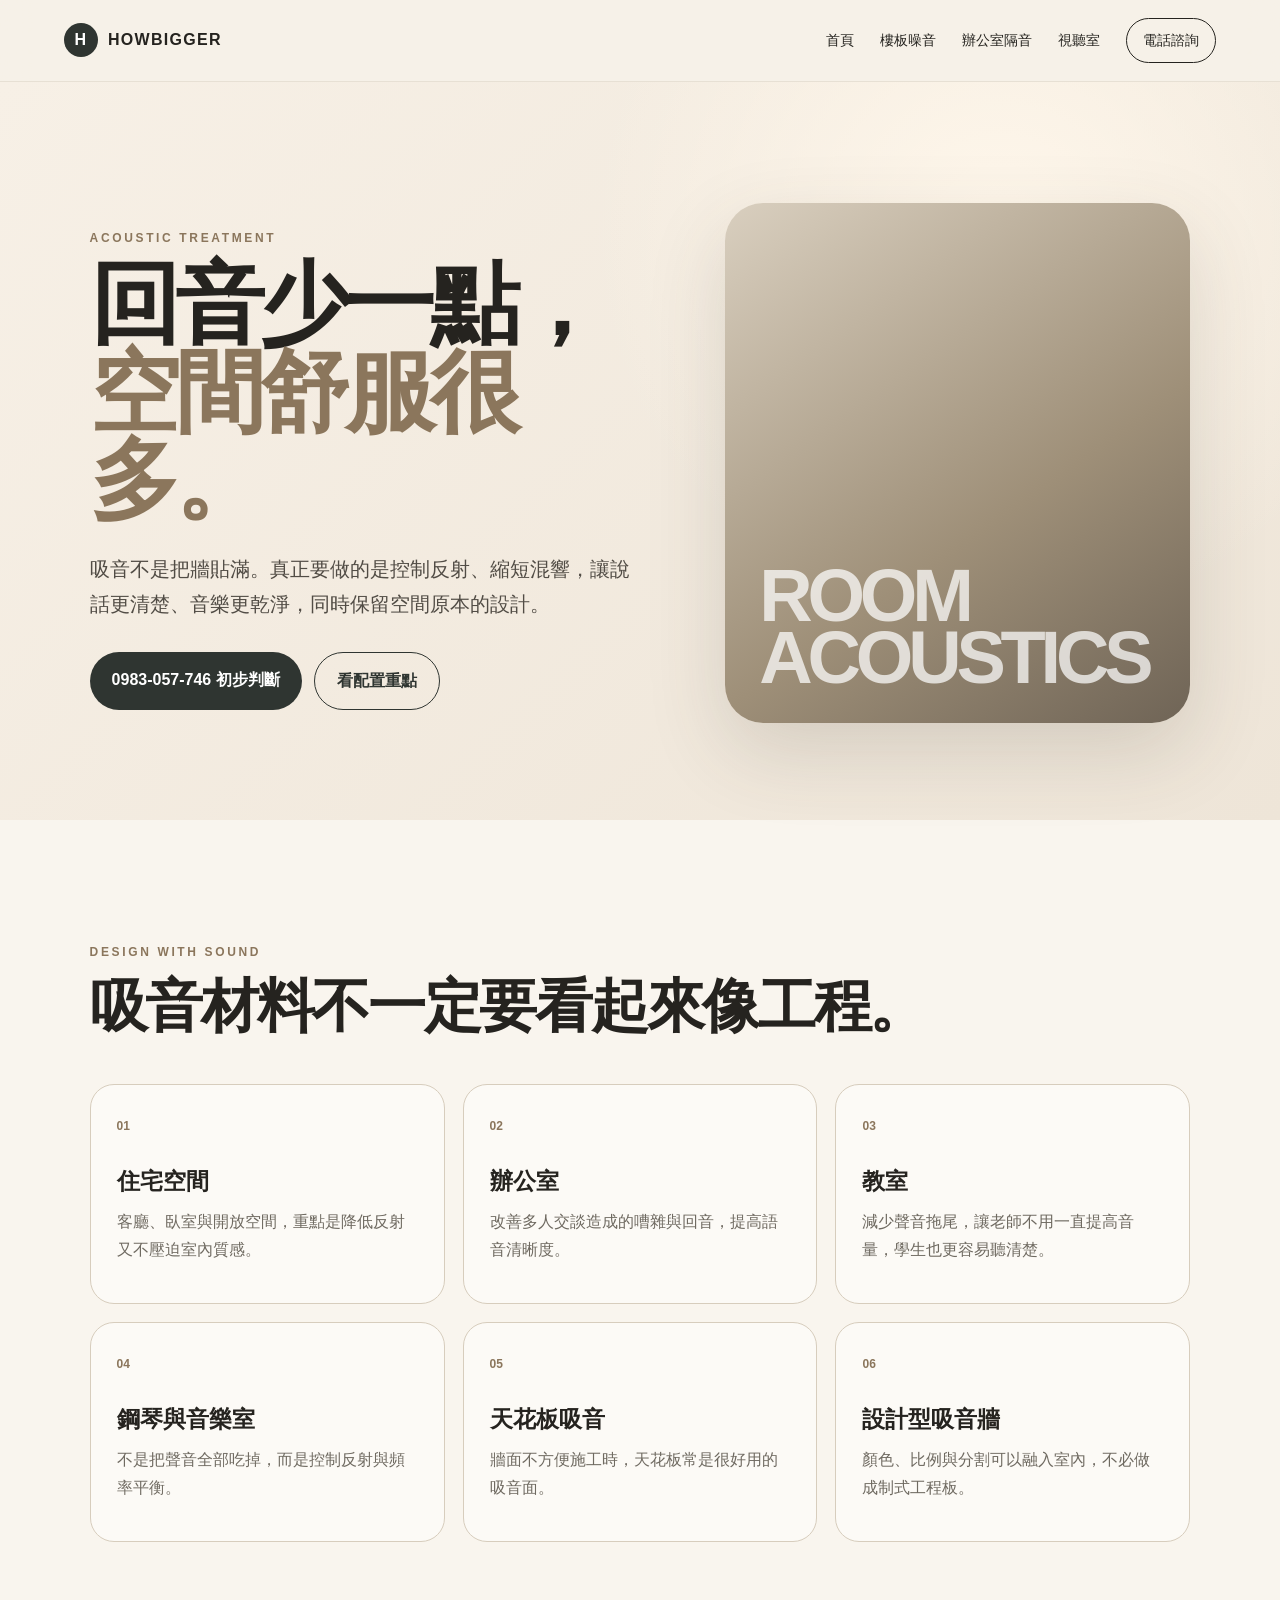
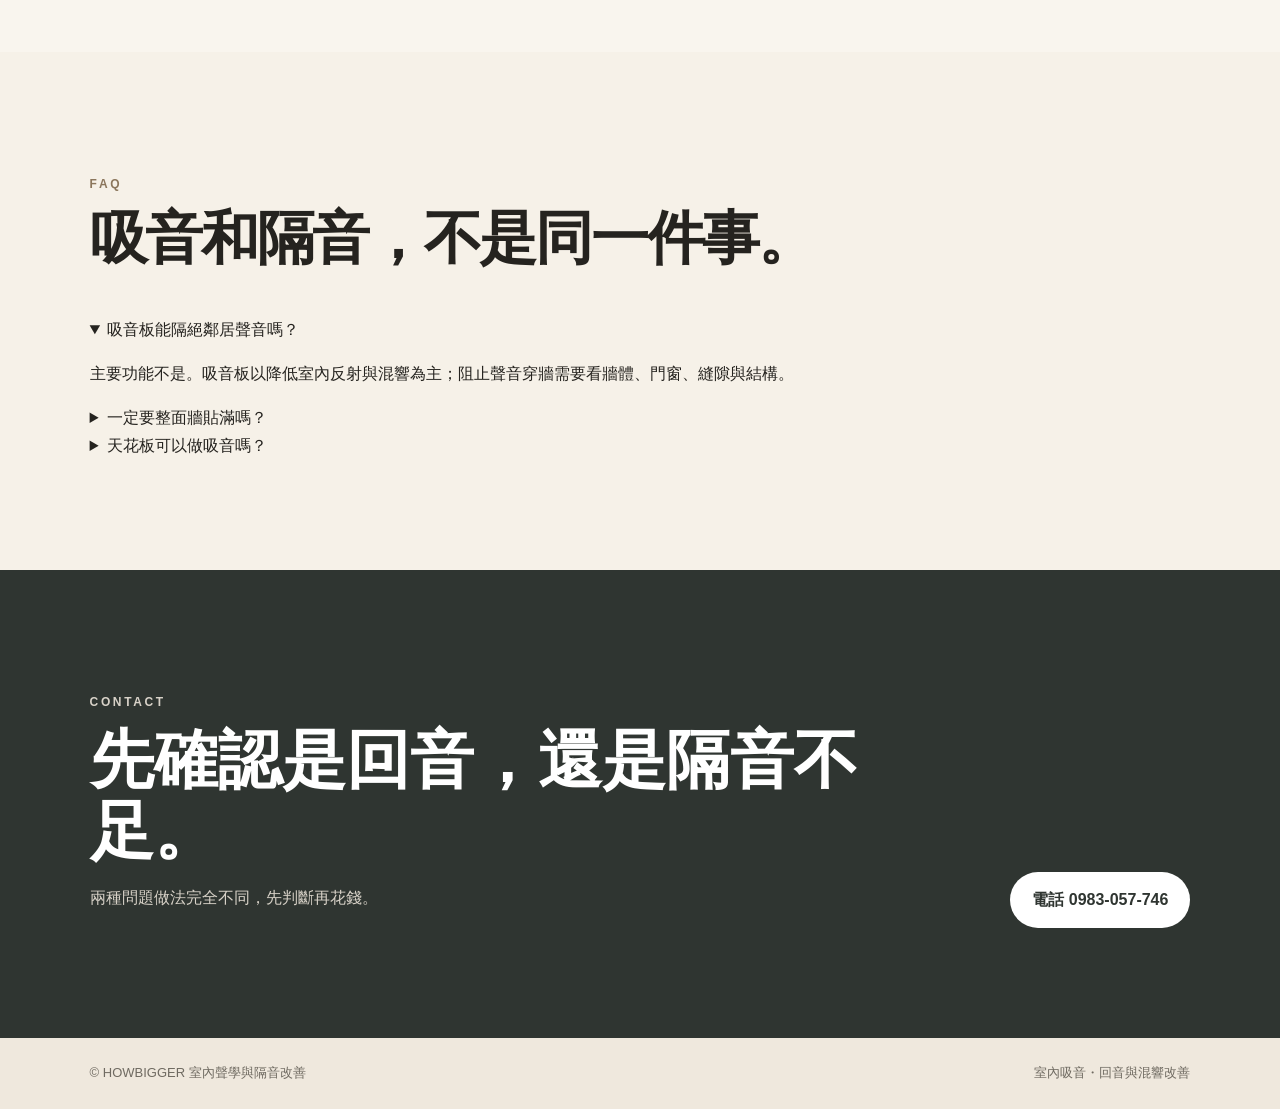
==== acoustic-treatment.html @ 9f064aed "Add acoustic treatment service page" ====
<!doctype html><html lang="zh-Hant"><head><meta charset="utf-8"><meta name="viewport" content="width=device-width,initial-scale=1"><title>室內吸音與回音改善｜住宅、教室、鋼琴室、辦公室聲學｜HowBigger</title><meta name="description" content="住宅、教室、辦公室、鋼琴室與商業空間的室內吸音、回音與混響改善。依空間用途配置牆面與天花板吸音，不讓聲學材料破壞設計感。"><link rel="canonical" href="https://howbigger.com/acoustic-treatment.html"><link rel="stylesheet" href="styles.css"><script type="application/ld+json">{"@context":"https://schema.org","@type":"Service","name":"室內吸音與混響改善","provider":{"@type":"ProfessionalService","name":"HowBigger 室內聲學與隔音改善","telephone":"+886-983-057-746"},"areaServed":["桃園市","台北市","新北市","台灣"]}</script></head><body><header class="site-header"><a class="brand" href="/"><span class="brand-mark">H</span><span>HOWBIGGER</span></a><nav><a href="/">首頁</a><a href="floor-impact-noise.html">樓板噪音</a><a href="office-soundproofing.html">辦公室隔音</a><a href="home-theater-acoustics.html">視聽室</a><a class="nav-cta" href="tel:0983057746">電話諮詢</a></nav></header><main><section class="hero"><div class="hero-copy"><p class="eyebrow">ACOUSTIC TREATMENT</p><h1>回音少一點，<br><em>空間舒服很多。</em></h1><p class="lead">吸音不是把牆貼滿。真正要做的是控制反射、縮短混響，讓說話更清楚、音樂更乾淨，同時保留空間原本的設計。</p><div class="actions"><a class="btn primary" href="tel:0983057746">0983-057-746 初步判斷</a><a class="btn secondary" href="#method">看配置重點</a></div></div><div class="hero-visual"><div class="visual-main"><span>ROOM<br>ACOUSTICS</span></div></div></section><section id="method" class="section soft"><div class="section-head"><p class="eyebrow">DESIGN WITH SOUND</p><h2>吸音材料不一定要看起來像工程。</h2></div><div class="grid six"><article class="card"><span>01</span><h3>住宅空間</h3><p>客廳、臥室與開放空間，重點是降低反射又不壓迫室內質感。</p></article><article class="card"><span>02</span><h3>辦公室</h3><p>改善多人交談造成的嘈雜與回音，提高語音清晰度。</p></article><article class="card"><span>03</span><h3>教室</h3><p>減少聲音拖尾，讓老師不用一直提高音量，學生也更容易聽清楚。</p></article><article class="card"><span>04</span><h3>鋼琴與音樂室</h3><p>不是把聲音全部吃掉，而是控制反射與頻率平衡。</p></article><article class="card"><span>05</span><h3>天花板吸音</h3><p>牆面不方便施工時，天花板常是很好用的吸音面。</p></article><article class="card"><span>06</span><h3>設計型吸音牆</h3><p>顏色、比例與分割可以融入室內，不必做成制式工程板。</p></article></div></section><section class="section"><div class="section-head"><p class="eyebrow">FAQ</p><h2>吸音和隔音，不是同一件事。</h2></div><details open><summary>吸音板能隔絕鄰居聲音嗎？</summary><p>主要功能不是。吸音板以降低室內反射與混響為主；阻止聲音穿牆需要看牆體、門窗、縫隙與結構。</p></details><details><summary>一定要整面牆貼滿嗎？</summary><p>不一定。有效位置與面積配置比單純貼滿更重要，還要考慮空間用途與視覺需求。</p></details><details><summary>天花板可以做吸音嗎？</summary><p>可以，而且在牆面需要保留裝潢時，天花板常是很有效的配置位置。</p></details></section><section class="section contact"><div><p class="eyebrow">CONTACT</p><h2>先確認是回音，還是隔音不足。</h2><p>兩種問題做法完全不同，先判斷再花錢。</p></div><div class="contact-actions"><a class="btn primary" href="tel:0983057746">電話 0983-057-746</a></div></section></main><footer><span>© HOWBIGGER 室內聲學與隔音改善</span><span>室內吸音・回音與混響改善</span></footer></body></html>
---- styles.css ----
:root{--ink:#25231f;--muted:#6f6a61;--paper:#f6f1e8;--paper2:#ebe3d6;--accent:#8b765c;--dark:#2f3531;--line:#d7cdbd;--white:#fffaf3}*{box-sizing:border-box}html{scroll-behavior:smooth}body{margin:0;font-family:Inter,"Noto Sans TC","PingFang TC","Microsoft JhengHei",sans-serif;background:var(--paper);color:var(--ink);line-height:1.75}.site-header{position:sticky;top:0;z-index:30;display:flex;align-items:center;justify-content:space-between;padding:18px 5vw;background:rgba(246,241,232,.92);backdrop-filter:blur(16px);border-bottom:1px solid rgba(139,118,92,.14)}.brand{display:flex;gap:10px;align-items:center;color:var(--ink);text-decoration:none;font-weight:800;letter-spacing:.08em}.brand-mark{width:34px;height:34px;border-radius:50%;display:grid;place-items:center;background:var(--dark);color:#fff}nav{display:flex;align-items:center;gap:26px}nav a{color:var(--ink);text-decoration:none;font-size:14px}.nav-cta{padding:9px 16px;border:1px solid var(--ink);border-radius:999px}.hero{min-height:82vh;display:grid;grid-template-columns:1.08fr .92fr;gap:7vw;align-items:center;padding:8vw 7vw 6vw;background:radial-gradient(circle at 78% 20%,#fff7eb 0,transparent 35%),linear-gradient(135deg,#f7f0e6,#eee5d8)}.hero h1{font-size:clamp(52px,7vw,104px);line-height:.98;margin:10px 0 28px;font-weight:650;letter-spacing:-.055em}.hero h1 em{font-style:normal;color:var(--accent)}.eyebrow{font-size:12px;letter-spacing:.22em;font-weight:800;color:var(--accent)}.lead{max-width:690px;font-size:20px;color:#514c45}.actions,.contact-actions{display:flex;gap:12px;flex-wrap:wrap;margin-top:30px}.btn{display:inline-block;text-decoration:none;border-radius:999px;padding:14px 22px;font-weight:700}.primary{background:var(--dark);color:white}.secondary{border:1px solid var(--dark);color:var(--dark);background:transparent}.hero-tags{display:flex;gap:10px;flex-wrap:wrap;margin-top:28px}.hero-tags span{font-size:13px;padding:8px 12px;border-radius:999px;background:rgba(255,255,255,.5);border:1px solid rgba(139,118,92,.2)}.hero-visual{position:relative;min-height:520px}.visual-main{height:100%;min-height:520px;border-radius:38px;background:linear-gradient(145deg,#d9cfbf,#9e8f78 60%,#6f6456);display:flex;align-items:flex-end;padding:34px;box-shadow:0 28px 80px rgba(70,60,50,.16)}.visual-main span{font-size:74px;line-height:.84;letter-spacing:-.07em;color:rgba(255,255,255,.72);font-weight:900}.visual-note{position:absolute;right:-28px;bottom:36px;max-width:270px;padding:20px 22px;border-radius:22px;background:#fffaf3;box-shadow:0 18px 50px rgba(50,45,40,.14);font-size:14px}.intro-strip{padding:44px 7vw;background:var(--dark);color:#fff;display:flex;align-items:center;justify-content:space-between;gap:40px}.intro-strip p{margin:0;color:#cabfae}.intro-strip h2{margin:0;font-size:clamp(24px,3vw,42px);font-weight:400}.section{padding:110px 7vw}.soft{background:#f9f5ee}.warm{background:#e9dfd0}.section-head{max-width:850px;margin-bottom:46px}.section-head h2{font-size:clamp(34px,4.5vw,64px);line-height:1.1;letter-spacing:-.04em;margin:6px 0 14px}.split-head{max-width:none;display:grid;grid-template-columns:1fr .65fr;gap:70px;align-items:end}.grid{display:grid;gap:18px}.six{grid-template-columns:repeat(3,1fr)}.card{padding:26px;border:1px solid var(--line);border-radius:24px;background:rgba(255,255,255,.45);min-height:220px}.card span{font-size:12px;color:var(--accent);font-weight:800}.card h3{font-size:23px;line-height:1.25;margin:28px 0 12px}.card p{color:var(--muted);margin:0}.service-feature{display:grid;grid-template-columns:repeat(2,1fr);gap:22px}.service-large{padding:34px;border-radius:30px;background:#fffaf3;border:1px solid var(--line);min-height:310px}.service-large .number{font-size:13px;letter-spacing:.18em;color:var(--accent)}.service-large h3{font-size:30px;line-height:1.2;margin:26px 0 16px}.service-large p{color:var(--muted)}.service-large a{display:inline-block;margin-top:22px;color:var(--ink);font-weight:800;text-decoration:none}.case-grid{display:grid;grid-template-columns:1.2fr .8fr .8fr;gap:18px}.case-card{min-height:420px;border-radius:30px;padding:28px;display:flex;align-items:flex-end;overflow:hidden;position:relative;background:#b9aa94}.case-card:before{content:"";position:absolute;inset:0;background:linear-gradient(180deg,transparent 30%,rgba(31,29,25,.72))}.case-card>div{position:relative;color:white}.case-card span{font-size:12px;letter-spacing:.15em}.case-card h3{font-size:28px;line-height:1.2;margin:10px 0 0}.c1{background:linear-gradient(135deg,#d7d0c5,#9e8d78)}.c2{background:linear-gradient(135deg,#9b7358,#4c4036)}.c3{background:linear-gradient(135deg,#555b56,#232825)}.statement{padding:120px 7vw;background:#f4eee5;text-align:center}.statement p{letter-spacing:.3em;font-size:12px;color:var(--accent)}.statement h2{font-size:clamp(42px,6vw,86px);line-height:1.05;margin:10px auto;max-width:1000px;letter-spacing:-.05em}.faq details{border-top:1px solid var(--line);padding:24px 0}.faq details:last-child{border-bottom:1px solid var(--line)}.faq summary{font-weight:800;font-size:20px;cursor:pointer}.faq details p{max-width:760px;color:var(--muted)}.contact{display:grid;grid-template-columns:1fr auto;gap:60px;align-items:end;background:var(--dark);color:#fff}.contact h2{font-size:clamp(38px,5vw,68px);line-height:1.1;margin:6px 0 18px}.contact p{color:#d8d2c8}.contact .primary{background:#fff;color:var(--dark)}.contact .secondary{border-color:#fff;color:#fff}footer{padding:24px 7vw;display:flex;justify-content:space-between;gap:20px;font-size:13px;color:var(--muted);background:#efe8dd}@media(max-width:900px){nav a:not(.nav-cta){display:none}.hero{grid-template-columns:1fr;padding-top:90px}.hero-visual{min-height:360px}.visual-main{min-height:360px}.visual-main span{font-size:50px}.visual-note{right:10px}.split-head{grid-template-columns:1fr;gap:10px}.six,.service-feature,.case-grid{grid-template-columns:1fr}.intro-strip,.contact{grid-template-columns:1fr;display:grid}.section{padding:78px 6vw}.site-header{padding:14px 5vw}.brand{font-size:14px}}
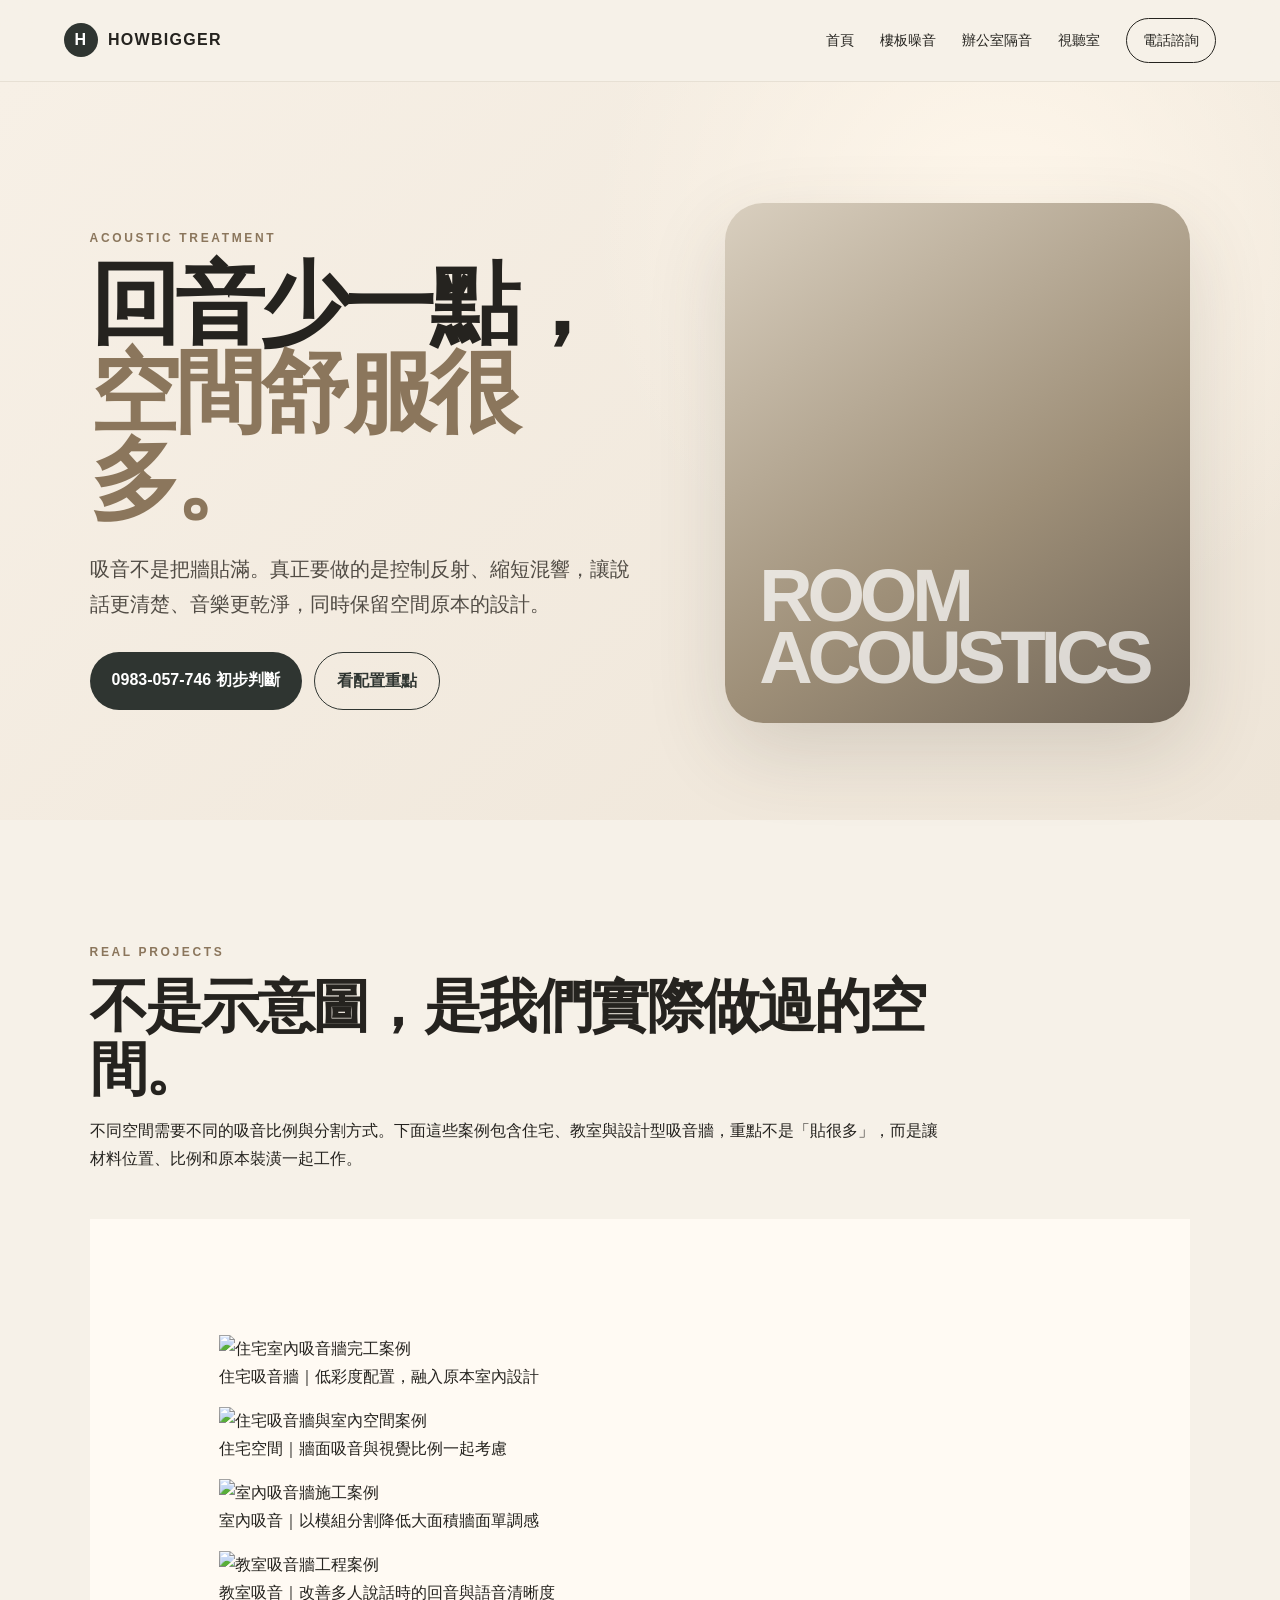
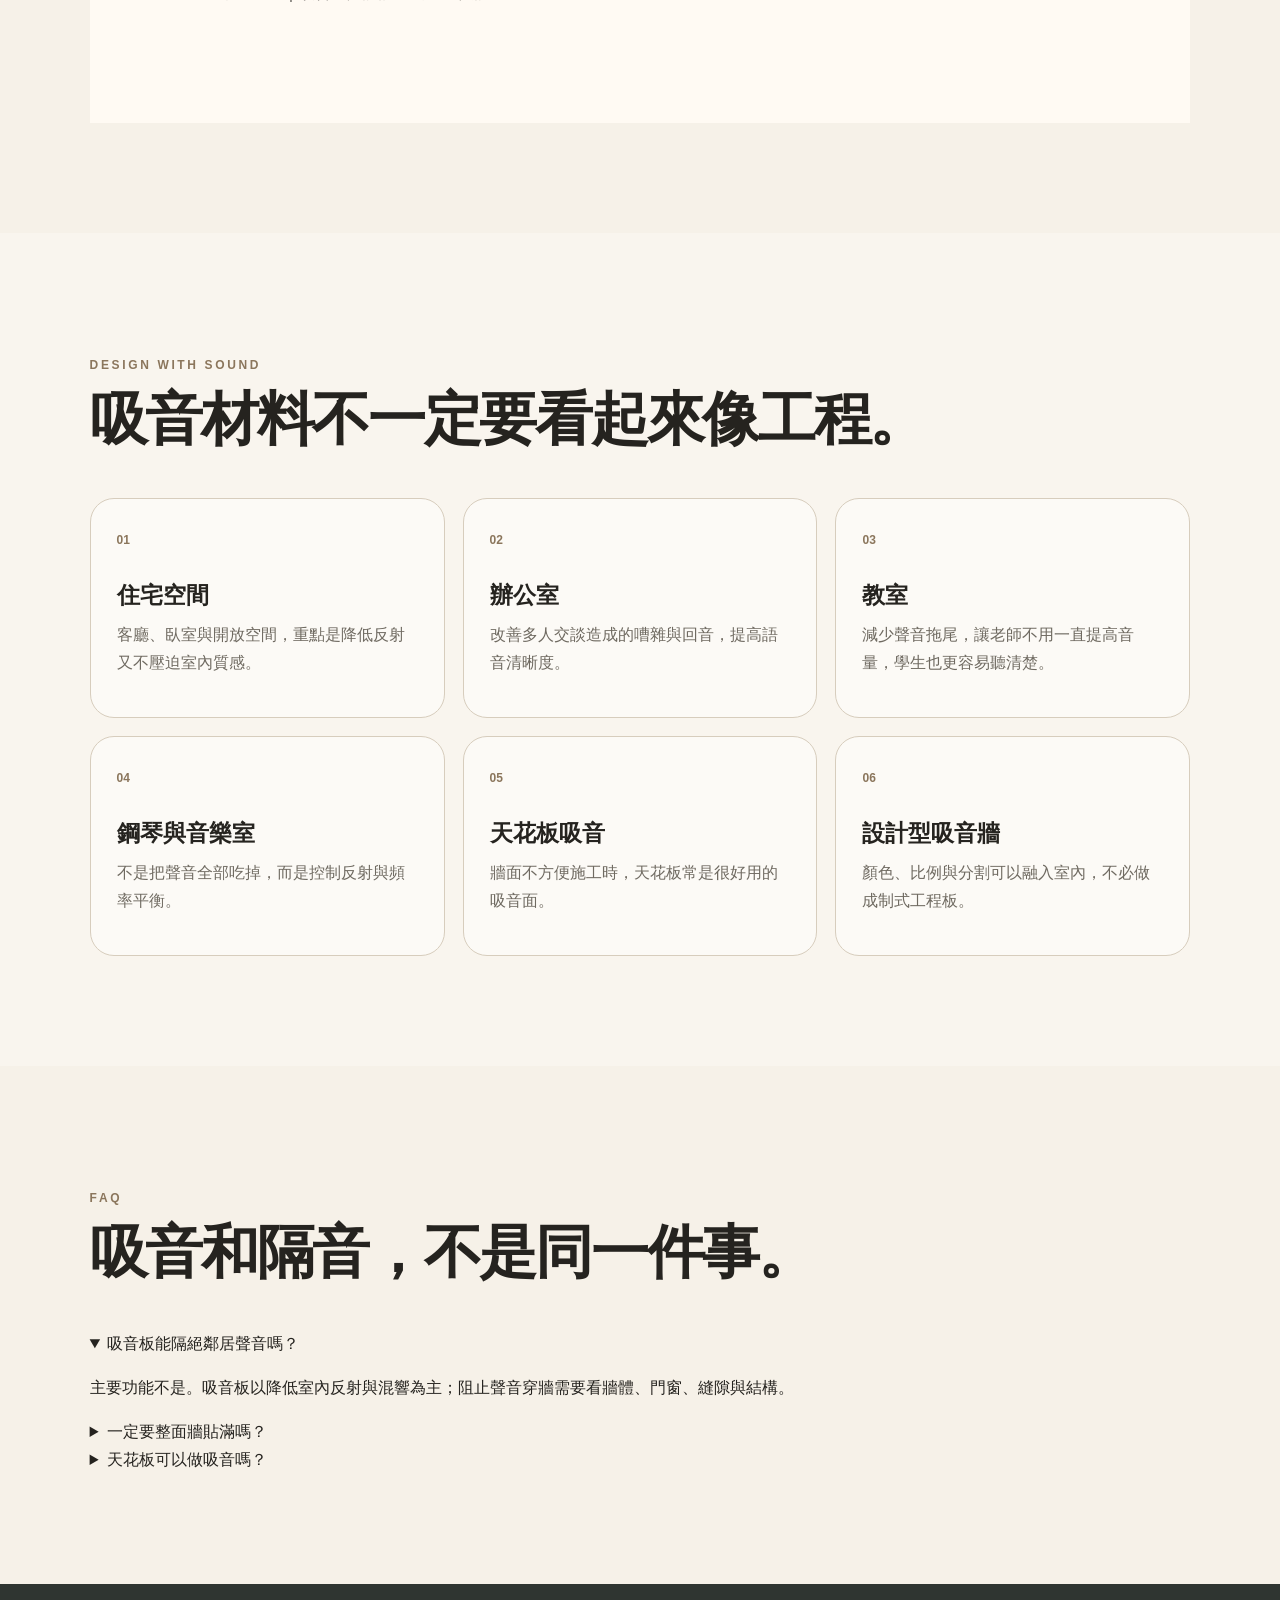
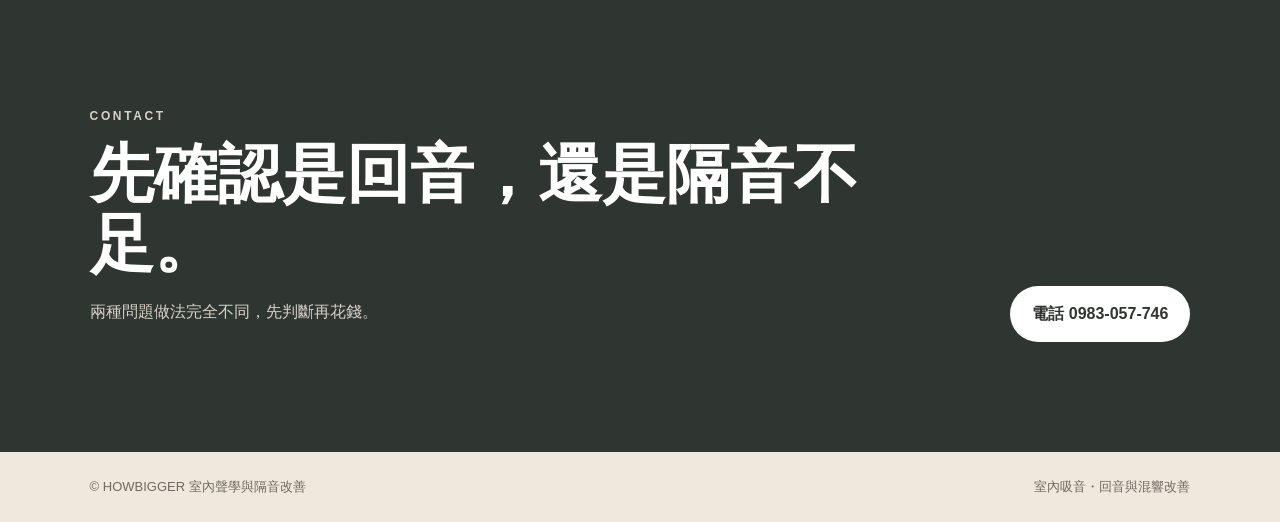
==== commit 9642690f: "Add real acoustic project photos to service page" ====
--- a/acoustic-treatment.html
+++ b/acoustic-treatment.html
@@ -1 +1 @@
-<!doctype html><html lang="zh-Hant"><head><meta charset="utf-8"><meta name="viewport" content="width=device-width,initial-scale=1"><title>室內吸音與回音改善｜住宅、教室、鋼琴室、辦公室聲學｜HowBigger</title><meta name="description" content="住宅、教室、辦公室、鋼琴室與商業空間的室內吸音、回音與混響改善。依空間用途配置牆面與天花板吸音，不讓聲學材料破壞設計感。"><link rel="canonical" href="https://howbigger.com/acoustic-treatment.html"><link rel="stylesheet" href="styles.css"><script type="application/ld+json">{"@context":"https://schema.org","@type":"Service","name":"室內吸音與混響改善","provider":{"@type":"ProfessionalService","name":"HowBigger 室內聲學與隔音改善","telephone":"+886-983-057-746"},"areaServed":["桃園市","台北市","新北市","台灣"]}</script></head><body><header class="site-header"><a class="brand" href="/"><span class="brand-mark">H</span><span>HOWBIGGER</span></a><nav><a href="/">首頁</a><a href="floor-impact-noise.html">樓板噪音</a><a href="office-soundproofing.html">辦公室隔音</a><a href="home-theater-acoustics.html">視聽室</a><a class="nav-cta" href="tel:0983057746">電話諮詢</a></nav></header><main><section class="hero"><div class="hero-copy"><p class="eyebrow">ACOUSTIC TREATMENT</p><h1>回音少一點，<br><em>空間舒服很多。</em></h1><p class="lead">吸音不是把牆貼滿。真正要做的是控制反射、縮短混響，讓說話更清楚、音樂更乾淨，同時保留空間原本的設計。</p><div class="actions"><a class="btn primary" href="tel:0983057746">0983-057-746 初步判斷</a><a class="btn secondary" href="#method">看配置重點</a></div></div><div class="hero-visual"><div class="visual-main"><span>ROOM<br>ACOUSTICS</span></div></div></section><section id="method" class="section soft"><div class="section-head"><p class="eyebrow">DESIGN WITH SOUND</p><h2>吸音材料不一定要看起來像工程。</h2></div><div class="grid six"><article class="card"><span>01</span><h3>住宅空間</h3><p>客廳、臥室與開放空間，重點是降低反射又不壓迫室內質感。</p></article><article class="card"><span>02</span><h3>辦公室</h3><p>改善多人交談造成的嘈雜與回音，提高語音清晰度。</p></article><article class="card"><span>03</span><h3>教室</h3><p>減少聲音拖尾，讓老師不用一直提高音量，學生也更容易聽清楚。</p></article><article class="card"><span>04</span><h3>鋼琴與音樂室</h3><p>不是把聲音全部吃掉，而是控制反射與頻率平衡。</p></article><article class="card"><span>05</span><h3>天花板吸音</h3><p>牆面不方便施工時，天花板常是很好用的吸音面。</p></article><article class="card"><span>06</span><h3>設計型吸音牆</h3><p>顏色、比例與分割可以融入室內，不必做成制式工程板。</p></article></div></section><section class="section"><div class="section-head"><p class="eyebrow">FAQ</p><h2>吸音和隔音，不是同一件事。</h2></div><details open><summary>吸音板能隔絕鄰居聲音嗎？</summary><p>主要功能不是。吸音板以降低室內反射與混響為主；阻止聲音穿牆需要看牆體、門窗、縫隙與結構。</p></details><details><summary>一定要整面牆貼滿嗎？</summary><p>不一定。有效位置與面積配置比單純貼滿更重要，還要考慮空間用途與視覺需求。</p></details><details><summary>天花板可以做吸音嗎？</summary><p>可以，而且在牆面需要保留裝潢時，天花板常是很有效的配置位置。</p></details></section><section class="section contact"><div><p class="eyebrow">CONTACT</p><h2>先確認是回音，還是隔音不足。</h2><p>兩種問題做法完全不同，先判斷再花錢。</p></div><div class="contact-actions"><a class="btn primary" href="tel:0983057746">電話 0983-057-746</a></div></section></main><footer><span>© HOWBIGGER 室內聲學與隔音改善</span><span>室內吸音・回音與混響改善</span></footer></body></html>+<!doctype html><html lang="zh-Hant"><head><meta charset="utf-8"><meta name="viewport" content="width=device-width,initial-scale=1"><title>室內吸音與回音改善｜住宅、教室、鋼琴室、辦公室聲學｜HowBigger</title><meta name="description" content="住宅、教室、辦公室、鋼琴室與商業空間的室內吸音、回音與混響改善。依空間用途配置牆面與天花板吸音，不讓聲學材料破壞設計感。"><link rel="canonical" href="https://howbigger.com/acoustic-treatment.html"><link rel="stylesheet" href="styles.css"><script type="application/ld+json">{"@context":"https://schema.org","@type":"Service","name":"室內吸音與混響改善","provider":{"@type":"ProfessionalService","name":"HowBigger 室內聲學與隔音改善","telephone":"+886-983-057-746"},"areaServed":["桃園市","台北市","新北市","台灣"]}</script></head><body><header class="site-header"><a class="brand" href="/"><span class="brand-mark">H</span><span>HOWBIGGER</span></a><nav><a href="/">首頁</a><a href="floor-impact-noise.html">樓板噪音</a><a href="office-soundproofing.html">辦公室隔音</a><a href="home-theater-acoustics.html">視聽室</a><a class="nav-cta" href="tel:0983057746">電話諮詢</a></nav></header><main><section class="hero"><div class="hero-copy"><p class="eyebrow">ACOUSTIC TREATMENT</p><h1>回音少一點，<br><em>空間舒服很多。</em></h1><p class="lead">吸音不是把牆貼滿。真正要做的是控制反射、縮短混響，讓說話更清楚、音樂更乾淨，同時保留空間原本的設計。</p><div class="actions"><a class="btn primary" href="tel:0983057746">0983-057-746 初步判斷</a><a class="btn secondary" href="#method">看配置重點</a></div></div><div class="hero-visual"><div class="visual-main"><span>ROOM<br>ACOUSTICS</span></div></div></section><section class="section"><div class="section-head"><p class="eyebrow">REAL PROJECTS</p><h2>不是示意圖，是我們實際做過的空間。</h2><p>不同空間需要不同的吸音比例與分割方式。下面這些案例包含住宅、教室與設計型吸音牆，重點不是「貼很多」，而是讓材料位置、比例和原本裝潢一起工作。</p></div><div class="project-gallery"><figure><img src="assets/acoustic-wall-01.jpg" alt="住宅室內吸音牆完工案例" loading="lazy"><figcaption>住宅吸音牆｜低彩度配置，融入原本室內設計</figcaption></figure><figure><img src="assets/acoustic-wall-02.jpg" alt="住宅吸音牆與室內空間案例" loading="lazy"><figcaption>住宅空間｜牆面吸音與視覺比例一起考慮</figcaption></figure><figure><img src="assets/acoustic-wall-03.jpg" alt="室內吸音牆施工案例" loading="lazy"><figcaption>室內吸音｜以模組分割降低大面積牆面單調感</figcaption></figure><figure><img src="assets/acoustic-wall-04.jpg" alt="教室吸音牆工程案例" loading="lazy"><figcaption>教室吸音｜改善多人說話時的回音與語音清晰度</figcaption></figure></div></section><section id="method" class="section soft"><div class="section-head"><p class="eyebrow">DESIGN WITH SOUND</p><h2>吸音材料不一定要看起來像工程。</h2></div><div class="grid six"><article class="card"><span>01</span><h3>住宅空間</h3><p>客廳、臥室與開放空間，重點是降低反射又不壓迫室內質感。</p></article><article class="card"><span>02</span><h3>辦公室</h3><p>改善多人交談造成的嘈雜與回音，提高語音清晰度。</p></article><article class="card"><span>03</span><h3>教室</h3><p>減少聲音拖尾，讓老師不用一直提高音量，學生也更容易聽清楚。</p></article><article class="card"><span>04</span><h3>鋼琴與音樂室</h3><p>不是把聲音全部吃掉，而是控制反射與頻率平衡。</p></article><article class="card"><span>05</span><h3>天花板吸音</h3><p>牆面不方便施工時，天花板常是很好用的吸音面。</p></article><article class="card"><span>06</span><h3>設計型吸音牆</h3><p>顏色、比例與分割可以融入室內，不必做成制式工程板。</p></article></div></section><section class="section"><div class="section-head"><p class="eyebrow">FAQ</p><h2>吸音和隔音，不是同一件事。</h2></div><details open><summary>吸音板能隔絕鄰居聲音嗎？</summary><p>主要功能不是。吸音板以降低室內反射與混響為主；阻止聲音穿牆需要看牆體、門窗、縫隙與結構。</p></details><details><summary>一定要整面牆貼滿嗎？</summary><p>不一定。有效位置與面積配置比單純貼滿更重要，還要考慮空間用途與視覺需求。</p></details><details><summary>天花板可以做吸音嗎？</summary><p>可以，而且在牆面需要保留裝潢時，天花板常是很有效的配置位置。</p></details></section><section class="section contact"><div><p class="eyebrow">CONTACT</p><h2>先確認是回音，還是隔音不足。</h2><p>兩種問題做法完全不同，先判斷再花錢。</p></div><div class="contact-actions"><a class="btn primary" href="tel:0983057746">電話 0983-057-746</a></div></section></main><footer><span>© HOWBIGGER 室內聲學與隔音改善</span><span>室內吸音・回音與混響改善</span></footer></body></html>
--- a/styles.css
+++ b/styles.css
@@ -1 +1 @@
-:root{--ink:#25231f;--muted:#6f6a61;--paper:#f6f1e8;--paper2:#ebe3d6;--accent:#8b765c;--dark:#2f3531;--line:#d7cdbd;--white:#fffaf3}*{box-sizing:border-box}html{scroll-behavior:smooth}body{margin:0;font-family:Inter,"Noto Sans TC","PingFang TC","Microsoft JhengHei",sans-serif;background:var(--paper);color:var(--ink);line-height:1.75}.site-header{position:sticky;top:0;z-index:30;display:flex;align-items:center;justify-content:space-between;padding:18px 5vw;background:rgba(246,241,232,.92);backdrop-filter:blur(16px);border-bottom:1px solid rgba(139,118,92,.14)}.brand{display:flex;gap:10px;align-items:center;color:var(--ink);text-decoration:none;font-weight:800;letter-spacing:.08em}.brand-mark{width:34px;height:34px;border-radius:50%;display:grid;place-items:center;background:var(--dark);color:#fff}nav{display:flex;align-items:center;gap:26px}nav a{color:var(--ink);text-decoration:none;font-size:14px}.nav-cta{padding:9px 16px;border:1px solid var(--ink);border-radius:999px}.hero{min-height:82vh;display:grid;grid-template-columns:1.08fr .92fr;gap:7vw;align-items:center;padding:8vw 7vw 6vw;background:radial-gradient(circle at 78% 20%,#fff7eb 0,transparent 35%),linear-gradient(135deg,#f7f0e6,#eee5d8)}.hero h1{font-size:clamp(52px,7vw,104px);line-height:.98;margin:10px 0 28px;font-weight:650;letter-spacing:-.055em}.hero h1 em{font-style:normal;color:var(--accent)}.eyebrow{font-size:12px;letter-spacing:.22em;font-weight:800;color:var(--accent)}.lead{max-width:690px;font-size:20px;color:#514c45}.actions,.contact-actions{display:flex;gap:12px;flex-wrap:wrap;margin-top:30px}.btn{display:inline-block;text-decoration:none;border-radius:999px;padding:14px 22px;font-weight:700}.primary{background:var(--dark);color:white}.secondary{border:1px solid var(--dark);color:var(--dark);background:transparent}.hero-tags{display:flex;gap:10px;flex-wrap:wrap;margin-top:28px}.hero-tags span{font-size:13px;padding:8px 12px;border-radius:999px;background:rgba(255,255,255,.5);border:1px solid rgba(139,118,92,.2)}.hero-visual{position:relative;min-height:520px}.visual-main{height:100%;min-height:520px;border-radius:38px;background:linear-gradient(145deg,#d9cfbf,#9e8f78 60%,#6f6456);display:flex;align-items:flex-end;padding:34px;box-shadow:0 28px 80px rgba(70,60,50,.16)}.visual-main span{font-size:74px;line-height:.84;letter-spacing:-.07em;color:rgba(255,255,255,.72);font-weight:900}.visual-note{position:absolute;right:-28px;bottom:36px;max-width:270px;padding:20px 22px;border-radius:22px;background:#fffaf3;box-shadow:0 18px 50px rgba(50,45,40,.14);font-size:14px}.intro-strip{padding:44px 7vw;background:var(--dark);color:#fff;display:flex;align-items:center;justify-content:space-between;gap:40px}.intro-strip p{margin:0;color:#cabfae}.intro-strip h2{margin:0;font-size:clamp(24px,3vw,42px);font-weight:400}.section{padding:110px 7vw}.soft{background:#f9f5ee}.warm{background:#e9dfd0}.section-head{max-width:850px;margin-bottom:46px}.section-head h2{font-size:clamp(34px,4.5vw,64px);line-height:1.1;letter-spacing:-.04em;margin:6px 0 14px}.split-head{max-width:none;display:grid;grid-template-columns:1fr .65fr;gap:70px;align-items:end}.grid{display:grid;gap:18px}.six{grid-template-columns:repeat(3,1fr)}.card{padding:26px;border:1px solid var(--line);border-radius:24px;background:rgba(255,255,255,.45);min-height:220px}.card span{font-size:12px;color:var(--accent);font-weight:800}.card h3{font-size:23px;line-height:1.25;margin:28px 0 12px}.card p{color:var(--muted);margin:0}.service-feature{display:grid;grid-template-columns:repeat(2,1fr);gap:22px}.service-large{padding:34px;border-radius:30px;background:#fffaf3;border:1px solid var(--line);min-height:310px}.service-large .number{font-size:13px;letter-spacing:.18em;color:var(--accent)}.service-large h3{font-size:30px;line-height:1.2;margin:26px 0 16px}.service-large p{color:var(--muted)}.service-large a{display:inline-block;margin-top:22px;color:var(--ink);font-weight:800;text-decoration:none}.case-grid{display:grid;grid-template-columns:1.2fr .8fr .8fr;gap:18px}.case-card{min-height:420px;border-radius:30px;padding:28px;display:flex;align-items:flex-end;overflow:hidden;position:relative;background:#b9aa94}.case-card:before{content:"";position:absolute;inset:0;background:linear-gradient(180deg,transparent 30%,rgba(31,29,25,.72))}.case-card>div{position:relative;color:white}.case-card span{font-size:12px;letter-spacing:.15em}.case-card h3{font-size:28px;line-height:1.2;margin:10px 0 0}.c1{background:linear-gradient(135deg,#d7d0c5,#9e8d78)}.c2{background:linear-gradient(135deg,#9b7358,#4c4036)}.c3{background:linear-gradient(135deg,#555b56,#232825)}.statement{padding:120px 7vw;background:#f4eee5;text-align:center}.statement p{letter-spacing:.3em;font-size:12px;color:var(--accent)}.statement h2{font-size:clamp(42px,6vw,86px);line-height:1.05;margin:10px auto;max-width:1000px;letter-spacing:-.05em}.faq details{border-top:1px solid var(--line);padding:24px 0}.faq details:last-child{border-bottom:1px solid var(--line)}.faq summary{font-weight:800;font-size:20px;cursor:pointer}.faq details p{max-width:760px;color:var(--muted)}.contact{display:grid;grid-template-columns:1fr auto;gap:60px;align-items:end;background:var(--dark);color:#fff}.contact h2{font-size:clamp(38px,5vw,68px);line-height:1.1;margin:6px 0 18px}.contact p{color:#d8d2c8}.contact .primary{background:#fff;color:var(--dark)}.contact .secondary{border-color:#fff;color:#fff}footer{padding:24px 7vw;display:flex;justify-content:space-between;gap:20px;font-size:13px;color:var(--muted);background:#efe8dd}@media(max-width:900px){nav a:not(.nav-cta){display:none}.hero{grid-template-columns:1fr;padding-top:90px}.hero-visual{min-height:360px}.visual-main{min-height:360px}.visual-main span{font-size:50px}.visual-note{right:10px}.split-head{grid-template-columns:1fr;gap:10px}.six,.service-feature,.case-grid{grid-template-columns:1fr}.intro-strip,.contact{grid-template-columns:1fr;display:grid}.section{padding:78px 6vw}.site-header{padding:14px 5vw}.brand{font-size:14px}}+:root{--ink:#25231f;--muted:#6f6a61;--paper:#f6f1e8;--paper2:#ebe3d6;--accent:#8b765c;--dark:#2f3531;--line:#d7cdbd;--white:#fffaf3}*{box-sizing:border-box}html{scroll-behavior:smooth}body{margin:0;font-family:Inter,"Noto Sans TC","PingFang TC","Microsoft JhengHei",sans-serif;background:var(--paper);color:var(--ink);line-height:1.75}.site-header{position:sticky;top:0;z-index:30;display:flex;align-items:center;justify-content:space-between;padding:18px 5vw;background:rgba(246,241,232,.92);backdrop-filter:blur(16px);border-bottom:1px solid rgba(139,118,92,.14)}.brand{display:flex;gap:10px;align-items:center;color:var(--ink);text-decoration:none;font-weight:800;letter-spacing:.08em}.brand-mark{width:34px;height:34px;border-radius:50%;display:grid;place-items:center;background:var(--dark);color:#fff}nav{display:flex;align-items:center;gap:26px}nav a{color:var(--ink);text-decoration:none;font-size:14px}.nav-cta{padding:9px 16px;border:1px solid var(--ink);border-radius:999px}.hero{min-height:82vh;display:grid;grid-template-columns:1.08fr .92fr;gap:7vw;align-items:center;padding:8vw 7vw 6vw;background:radial-gradient(circle at 78% 20%,#fff7eb 0,transparent 35%),linear-gradient(135deg,#f7f0e6,#eee5d8)}.hero h1{font-size:clamp(52px,7vw,104px);line-height:.98;margin:10px 0 28px;font-weight:650;letter-spacing:-.055em}.hero h1 em{font-style:normal;color:var(--accent)}.eyebrow{font-size:12px;letter-spacing:.22em;font-weight:800;color:var(--accent)}.lead{max-width:690px;font-size:20px;color:#514c45}.actions,.contact-actions{display:flex;gap:12px;flex-wrap:wrap;margin-top:30px}.btn{display:inline-block;text-decoration:none;border-radius:999px;padding:14px 22px;font-weight:700}.primary{background:var(--dark);color:white}.secondary{border:1px solid var(--dark);color:var(--dark);background:transparent}.hero-tags{display:flex;gap:10px;flex-wrap:wrap;margin-top:28px}.hero-tags span{font-size:13px;padding:8px 12px;border-radius:999px;background:rgba(255,255,255,.5);border:1px solid rgba(139,118,92,.2)}.hero-visual{position:relative;min-height:520px}.visual-main{height:100%;min-height:520px;border-radius:38px;background:linear-gradient(145deg,#d9cfbf,#9e8f78 60%,#6f6456);display:flex;align-items:flex-end;padding:34px;box-shadow:0 28px 80px rgba(70,60,50,.16)}.visual-main span{font-size:74px;line-height:.84;letter-spacing:-.07em;color:rgba(255,255,255,.72);font-weight:900}.visual-note{position:absolute;right:-28px;bottom:36px;max-width:270px;padding:20px 22px;border-radius:22px;background:#fffaf3;box-shadow:0 18px 50px rgba(50,45,40,.14);font-size:14px}.intro-strip{padding:44px 7vw;background:var(--dark);color:#fff;display:flex;align-items:center;justify-content:space-between;gap:40px}.intro-strip p{margin:0;color:#cabfae}.intro-strip h2{margin:0;font-size:clamp(24px,3vw,42px);font-weight:400}.photo-proof{display:grid;grid-template-columns:1.15fr .85fr;gap:5vw;align-items:center;padding:90px 7vw;background:#f2eadf}.photo-proof img{width:100%;aspect-ratio:4/3;object-fit:cover;border-radius:32px;box-shadow:0 28px 60px rgba(42,37,31,.16)}.photo-proof h2{font-size:clamp(34px,4.6vw,64px);line-height:1.08;margin:8px 0 20px}.photo-proof p{color:var(--muted);font-size:17px}.photo-proof .proof-note{font-size:14px;padding-top:14px;border-top:1px solid var(--line)}.project-gallery{padding:100px 7vw;background:#fffaf3}.gallery-grid{display:grid;grid-template-columns:repeat(3,1fr);gap:18px}.gallery-grid figure{margin:0;background:#eee6da;border-radius:24px;overflow:hidden;border:1px solid var(--line)}.gallery-grid img{display:block;width:100%;aspect-ratio:4/3;object-fit:cover}.gallery-grid figcaption{padding:14px 18px 17px;font-size:14px;font-weight:800}.section{padding:110px 7vw}.soft{background:#f9f5ee}.warm{background:#e9dfd0}.section-head{max-width:850px;margin-bottom:46px}.section-head h2{font-size:clamp(34px,4.5vw,64px);line-height:1.1;letter-spacing:-.04em;margin:6px 0 14px}.split-head{max-width:none;display:grid;grid-template-columns:1fr .65fr;gap:70px;align-items:end}.grid{display:grid;gap:18px}.six{grid-template-columns:repeat(3,1fr)}.card{padding:26px;border:1px solid var(--line);border-radius:24px;background:rgba(255,255,255,.45);min-height:220px}.card span{font-size:12px;color:var(--accent);font-weight:800}.card h3{font-size:23px;line-height:1.25;margin:28px 0 12px}.card p{color:var(--muted);margin:0}.service-feature{display:grid;grid-template-columns:repeat(2,1fr);gap:22px}.service-large{padding:34px;border-radius:30px;background:#fffaf3;border:1px solid var(--line);min-height:310px}.service-large .number{font-size:13px;letter-spacing:.18em;color:var(--accent)}.service-large h3{font-size:30px;line-height:1.2;margin:26px 0 16px}.service-large p{color:var(--muted)}.service-large a{display:inline-block;margin-top:22px;color:var(--ink);font-weight:800;text-decoration:none}.case-grid{display:grid;grid-template-columns:1.2fr .8fr .8fr;gap:18px}.case-card{min-height:420px;border-radius:30px;padding:28px;display:flex;align-items:flex-end;overflow:hidden;position:relative;background:#b9aa94}.case-card:before{content:"";position:absolute;inset:0;background:linear-gradient(180deg,transparent 30%,rgba(31,29,25,.72))}.case-card>div{position:relative;color:white}.case-card span{font-size:12px;letter-spacing:.15em}.case-card h3{font-size:28px;line-height:1.2;margin:10px 0 0}.c1{background:linear-gradient(135deg,#d7d0c5,#9e8d78)}.c2{background:linear-gradient(135deg,#9b7358,#4c4036)}.c3{background:linear-gradient(135deg,#555b56,#232825)}.statement{padding:120px 7vw;background:#f4eee5;text-align:center}.statement p{letter-spacing:.3em;font-size:12px;color:var(--accent)}.statement h2{font-size:clamp(42px,6vw,86px);line-height:1.05;margin:10px auto;max-width:1000px;letter-spacing:-.05em}.faq details{border-top:1px solid var(--line);padding:24px 0}.faq details:last-child{border-bottom:1px solid var(--line)}.faq summary{font-weight:800;font-size:20px;cursor:pointer}.faq details p{max-width:760px;color:var(--muted)}.contact{display:grid;grid-template-columns:1fr auto;gap:60px;align-items:end;background:var(--dark);color:#fff}.contact h2{font-size:clamp(38px,5vw,68px);line-height:1.1;margin:6px 0 18px}.contact p{color:#d8d2c8}.contact .primary{background:#fff;color:var(--dark)}.contact .secondary{border-color:#fff;color:#fff}footer{padding:24px 7vw;display:flex;justify-content:space-between;gap:20px;font-size:13px;color:var(--muted);background:#efe8dd}@media(max-width:900px){nav a:not(.nav-cta){display:none}.hero{grid-template-columns:1fr;padding-top:90px}.hero-visual{min-height:360px}.visual-main{min-height:360px}.visual-main span{font-size:50px}.visual-note{right:10px}.photo-proof{grid-template-columns:1fr;padding:70px 6vw}.gallery-grid{grid-template-columns:1fr 1fr}.split-head{grid-template-columns:1fr;gap:10px}.six,.service-feature,.case-grid{grid-template-columns:1fr}.intro-strip,.contact{grid-template-columns:1fr;display:grid}.section,.project-gallery{padding:78px 6vw}.site-header{padding:14px 5vw}.brand{font-size:14px}}@media(max-width:560px){.gallery-grid{grid-template-columns:1fr}.hero h1{font-size:48px}.lead{font-size:17px}.project-gallery{padding-top:64px;padding-bottom:64px}.gallery-grid{gap:14px}.gallery-grid figure{border-radius:18px}}
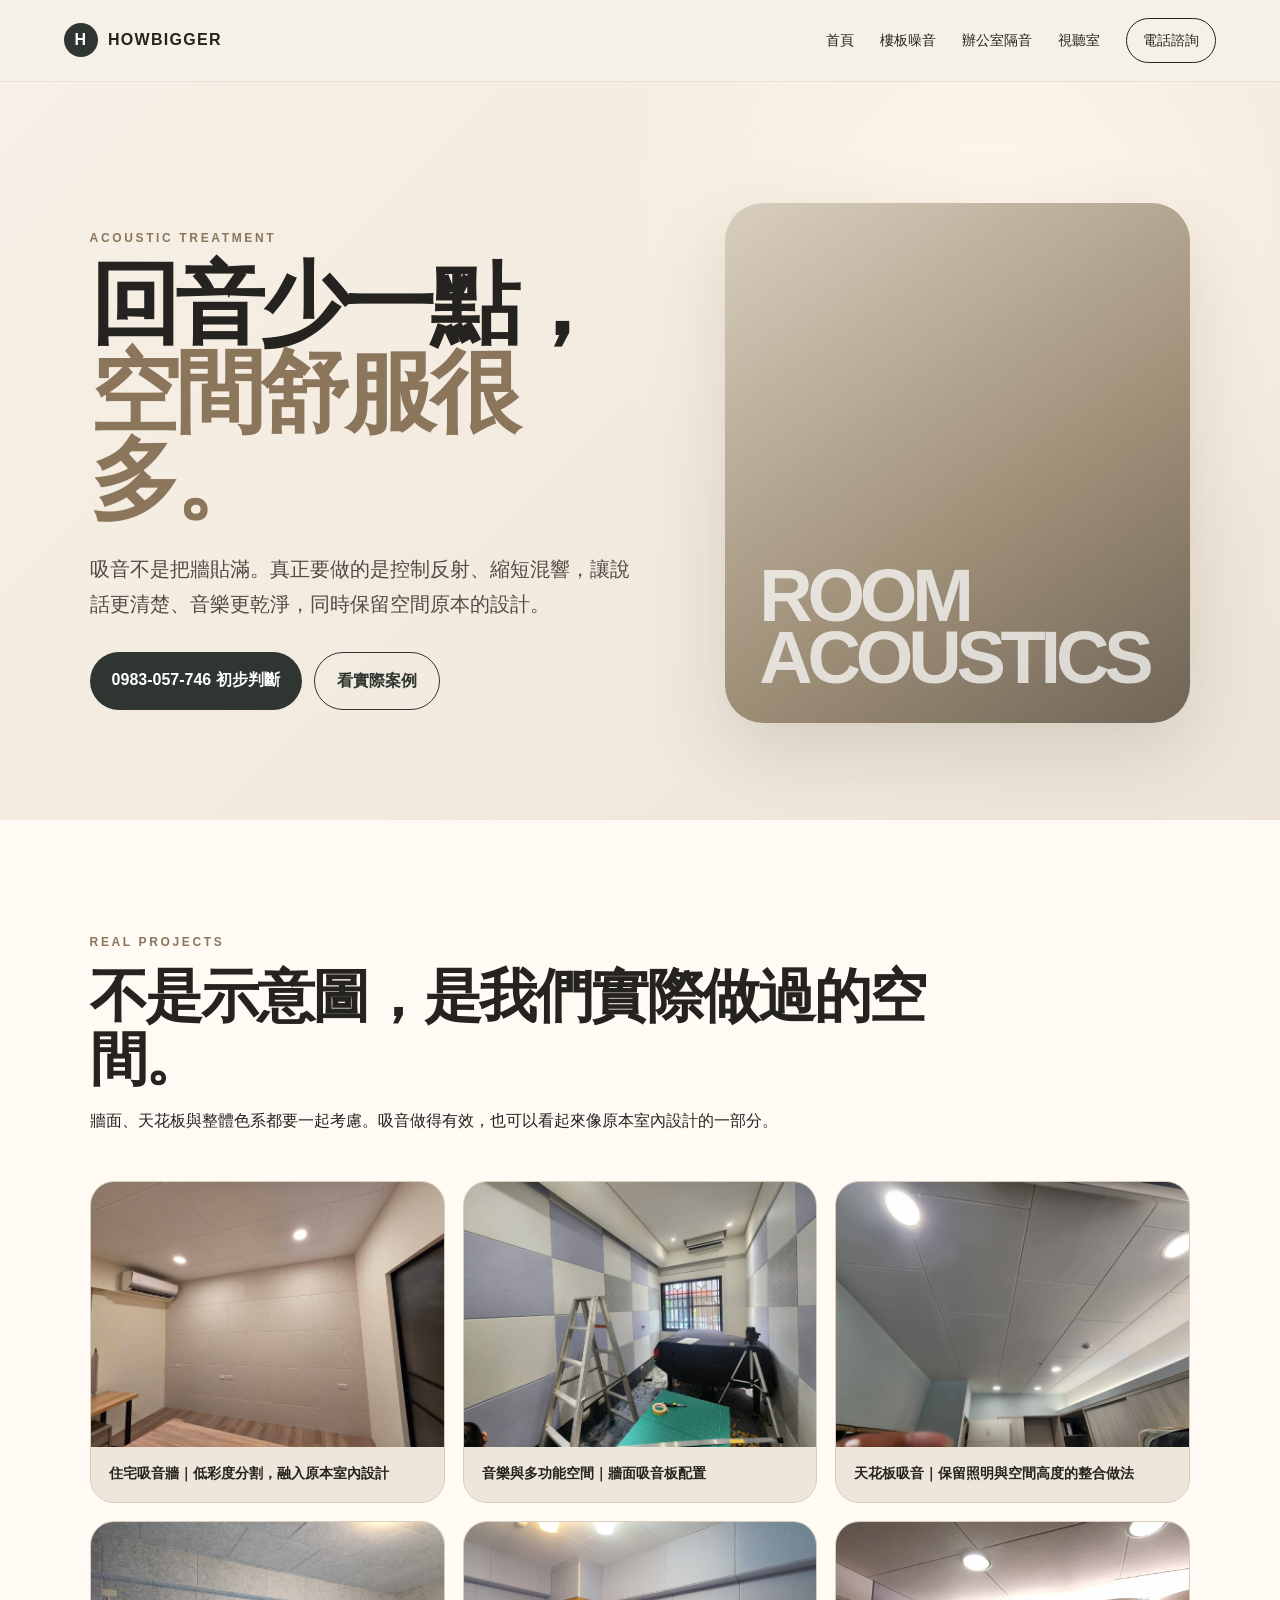
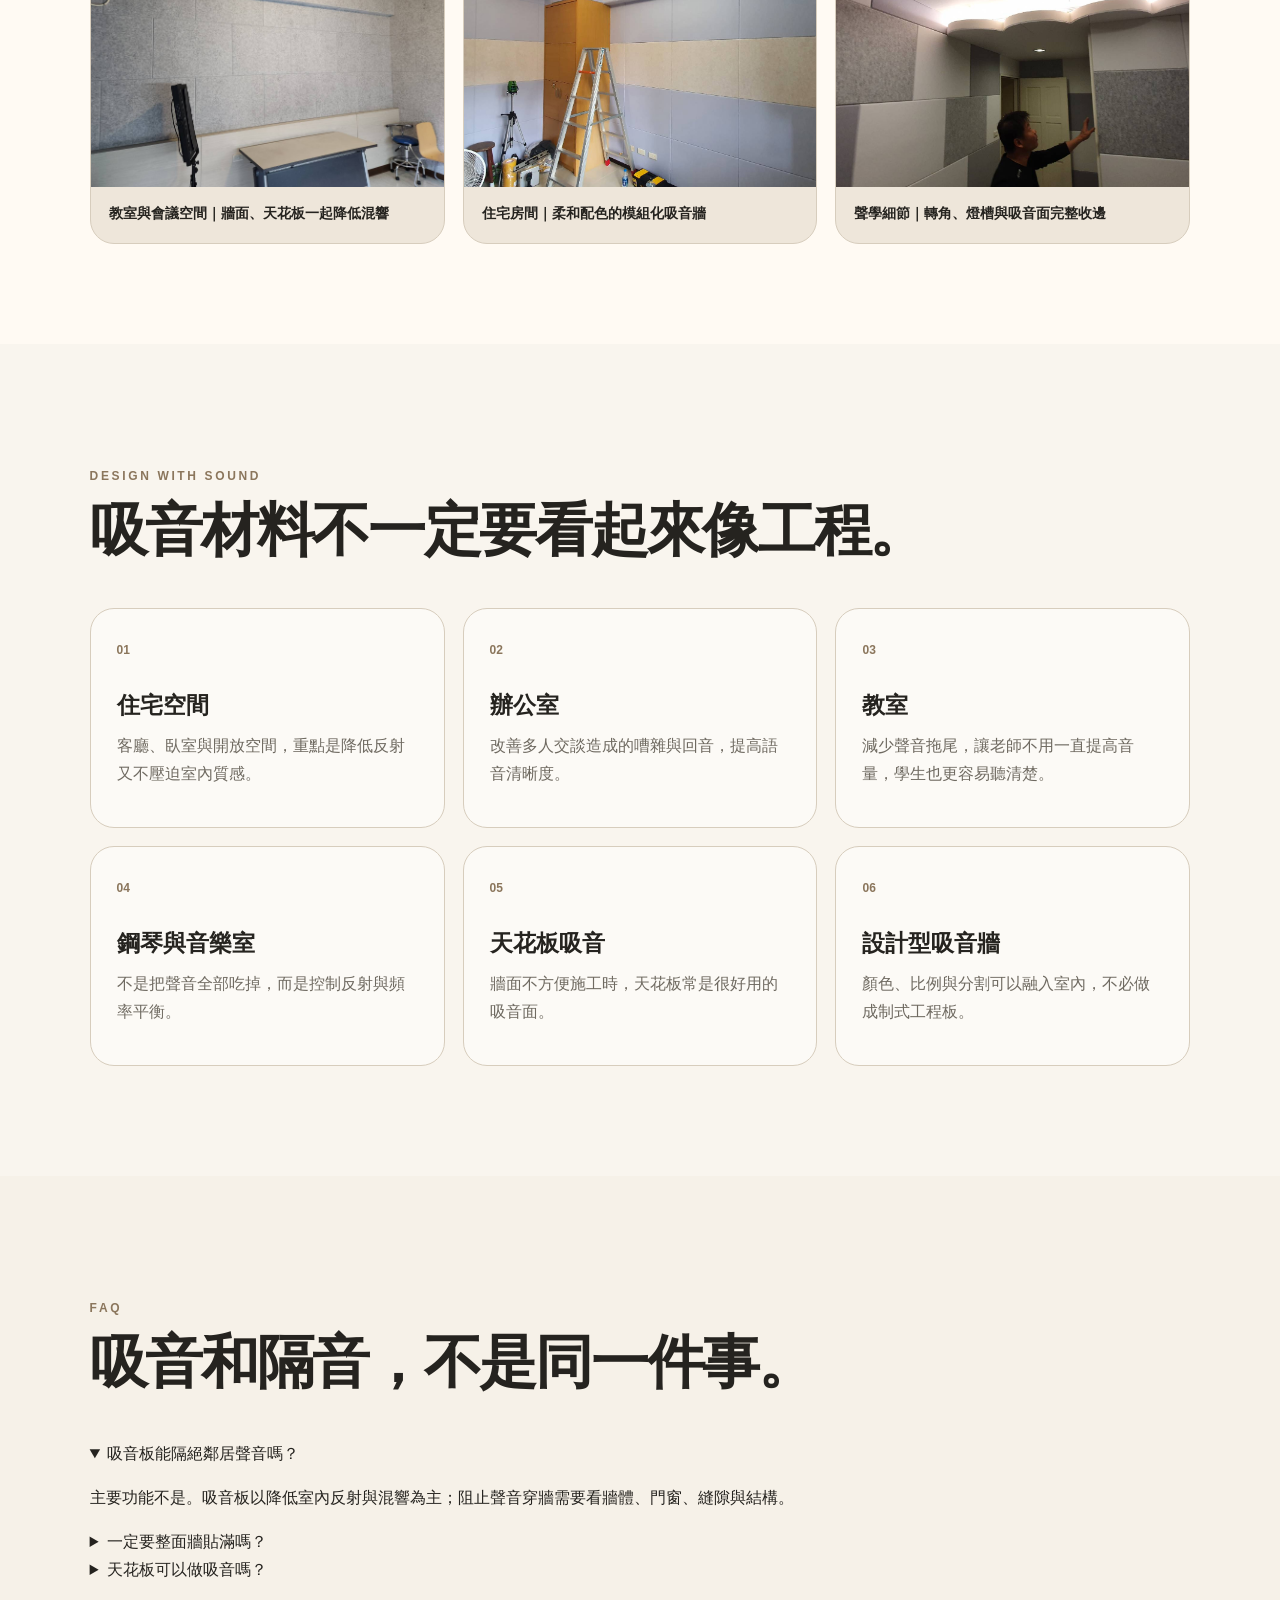
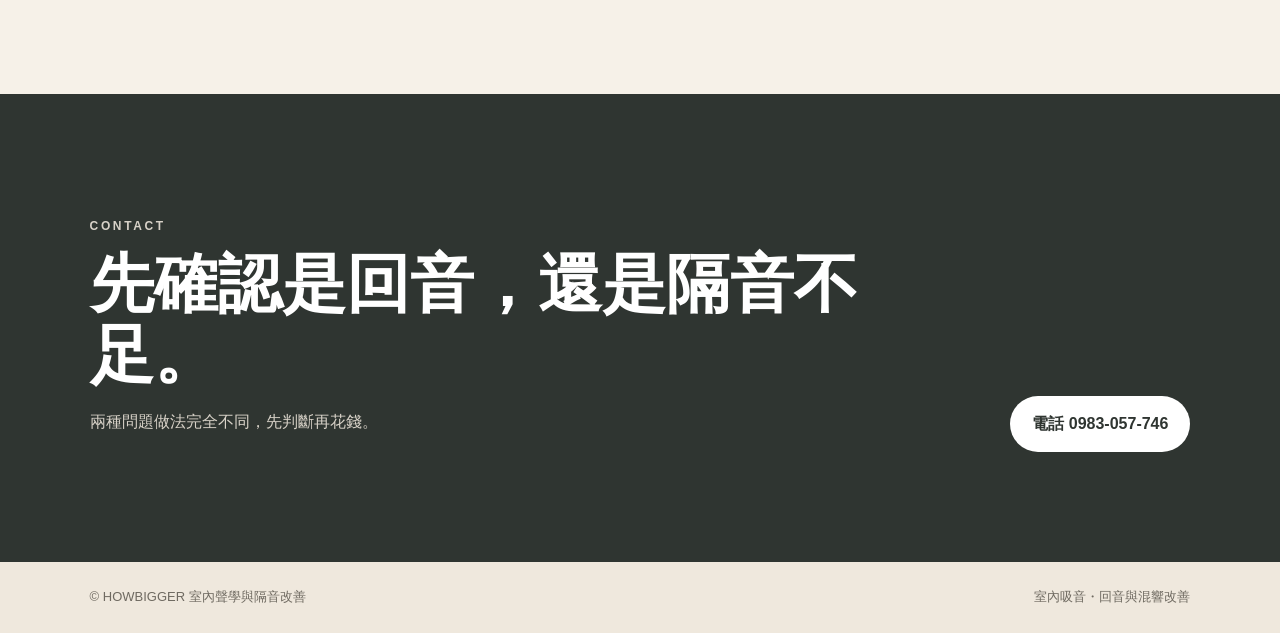
==== commit e58f4a61: "Connect real acoustic project photos" ====
--- a/acoustic-treatment.html
+++ b/acoustic-treatment.html
@@ -1 +1 @@
-<!doctype html><html lang="zh-Hant"><head><meta charset="utf-8"><meta name="viewport" content="width=device-width,initial-scale=1"><title>室內吸音與回音改善｜住宅、教室、鋼琴室、辦公室聲學｜HowBigger</title><meta name="description" content="住宅、教室、辦公室、鋼琴室與商業空間的室內吸音、回音與混響改善。依空間用途配置牆面與天花板吸音，不讓聲學材料破壞設計感。"><link rel="canonical" href="https://howbigger.com/acoustic-treatment.html"><link rel="stylesheet" href="styles.css"><script type="application/ld+json">{"@context":"https://schema.org","@type":"Service","name":"室內吸音與混響改善","provider":{"@type":"ProfessionalService","name":"HowBigger 室內聲學與隔音改善","telephone":"+886-983-057-746"},"areaServed":["桃園市","台北市","新北市","台灣"]}</script></head><body><header class="site-header"><a class="brand" href="/"><span class="brand-mark">H</span><span>HOWBIGGER</span></a><nav><a href="/">首頁</a><a href="floor-impact-noise.html">樓板噪音</a><a href="office-soundproofing.html">辦公室隔音</a><a href="home-theater-acoustics.html">視聽室</a><a class="nav-cta" href="tel:0983057746">電話諮詢</a></nav></header><main><section class="hero"><div class="hero-copy"><p class="eyebrow">ACOUSTIC TREATMENT</p><h1>回音少一點，<br><em>空間舒服很多。</em></h1><p class="lead">吸音不是把牆貼滿。真正要做的是控制反射、縮短混響，讓說話更清楚、音樂更乾淨，同時保留空間原本的設計。</p><div class="actions"><a class="btn primary" href="tel:0983057746">0983-057-746 初步判斷</a><a class="btn secondary" href="#method">看配置重點</a></div></div><div class="hero-visual"><div class="visual-main"><span>ROOM<br>ACOUSTICS</span></div></div></section><section class="section"><div class="section-head"><p class="eyebrow">REAL PROJECTS</p><h2>不是示意圖，是我們實際做過的空間。</h2><p>不同空間需要不同的吸音比例與分割方式。下面這些案例包含住宅、教室與設計型吸音牆，重點不是「貼很多」，而是讓材料位置、比例和原本裝潢一起工作。</p></div><div class="project-gallery"><figure><img src="assets/acoustic-wall-01.jpg" alt="住宅室內吸音牆完工案例" loading="lazy"><figcaption>住宅吸音牆｜低彩度配置，融入原本室內設計</figcaption></figure><figure><img src="assets/acoustic-wall-02.jpg" alt="住宅吸音牆與室內空間案例" loading="lazy"><figcaption>住宅空間｜牆面吸音與視覺比例一起考慮</figcaption></figure><figure><img src="assets/acoustic-wall-03.jpg" alt="室內吸音牆施工案例" loading="lazy"><figcaption>室內吸音｜以模組分割降低大面積牆面單調感</figcaption></figure><figure><img src="assets/acoustic-wall-04.jpg" alt="教室吸音牆工程案例" loading="lazy"><figcaption>教室吸音｜改善多人說話時的回音與語音清晰度</figcaption></figure></div></section><section id="method" class="section soft"><div class="section-head"><p class="eyebrow">DESIGN WITH SOUND</p><h2>吸音材料不一定要看起來像工程。</h2></div><div class="grid six"><article class="card"><span>01</span><h3>住宅空間</h3><p>客廳、臥室與開放空間，重點是降低反射又不壓迫室內質感。</p></article><article class="card"><span>02</span><h3>辦公室</h3><p>改善多人交談造成的嘈雜與回音，提高語音清晰度。</p></article><article class="card"><span>03</span><h3>教室</h3><p>減少聲音拖尾，讓老師不用一直提高音量，學生也更容易聽清楚。</p></article><article class="card"><span>04</span><h3>鋼琴與音樂室</h3><p>不是把聲音全部吃掉，而是控制反射與頻率平衡。</p></article><article class="card"><span>05</span><h3>天花板吸音</h3><p>牆面不方便施工時，天花板常是很好用的吸音面。</p></article><article class="card"><span>06</span><h3>設計型吸音牆</h3><p>顏色、比例與分割可以融入室內，不必做成制式工程板。</p></article></div></section><section class="section"><div class="section-head"><p class="eyebrow">FAQ</p><h2>吸音和隔音，不是同一件事。</h2></div><details open><summary>吸音板能隔絕鄰居聲音嗎？</summary><p>主要功能不是。吸音板以降低室內反射與混響為主；阻止聲音穿牆需要看牆體、門窗、縫隙與結構。</p></details><details><summary>一定要整面牆貼滿嗎？</summary><p>不一定。有效位置與面積配置比單純貼滿更重要，還要考慮空間用途與視覺需求。</p></details><details><summary>天花板可以做吸音嗎？</summary><p>可以，而且在牆面需要保留裝潢時，天花板常是很有效的配置位置。</p></details></section><section class="section contact"><div><p class="eyebrow">CONTACT</p><h2>先確認是回音，還是隔音不足。</h2><p>兩種問題做法完全不同，先判斷再花錢。</p></div><div class="contact-actions"><a class="btn primary" href="tel:0983057746">電話 0983-057-746</a></div></section></main><footer><span>© HOWBIGGER 室內聲學與隔音改善</span><span>室內吸音・回音與混響改善</span></footer></body></html>+<!doctype html><html lang="zh-Hant"><head><meta charset="utf-8"><meta name="viewport" content="width=device-width,initial-scale=1"><title>室內吸音與回音改善｜住宅、教室、鋼琴室、辦公室聲學｜HowBigger</title><meta name="description" content="住宅、教室、辦公室、鋼琴室與商業空間的室內吸音、回音與混響改善。依空間用途配置牆面與天花板吸音，不讓聲學材料破壞設計感。"><link rel="canonical" href="https://howbigger.com/acoustic-treatment.html"><link rel="stylesheet" href="styles.css"><script type="application/ld+json">{"@context":"https://schema.org","@type":"Service","name":"室內吸音與混響改善","provider":{"@type":"ProfessionalService","name":"HowBigger 室內聲學與隔音改善","telephone":"+886-983-057-746"},"areaServed":["桃園市","台北市","新北市","台灣"]}</script></head><body><header class="site-header"><a class="brand" href="/"><span class="brand-mark">H</span><span>HOWBIGGER</span></a><nav><a href="/">首頁</a><a href="floor-impact-noise.html">樓板噪音</a><a href="office-soundproofing.html">辦公室隔音</a><a href="home-theater-acoustics.html">視聽室</a><a class="nav-cta" href="tel:0983057746">電話諮詢</a></nav></header><main><section class="hero"><div class="hero-copy"><p class="eyebrow">ACOUSTIC TREATMENT</p><h1>回音少一點，<br><em>空間舒服很多。</em></h1><p class="lead">吸音不是把牆貼滿。真正要做的是控制反射、縮短混響，讓說話更清楚、音樂更乾淨，同時保留空間原本的設計。</p><div class="actions"><a class="btn primary" href="tel:0983057746">0983-057-746 初步判斷</a><a class="btn secondary" href="#projects">看實際案例</a></div></div><div class="hero-visual"><div class="visual-main"><span>ROOM<br>ACOUSTICS</span></div></div></section><section id="projects" class="project-gallery"><div class="section-head"><p class="eyebrow">REAL PROJECTS</p><h2>不是示意圖，是我們實際做過的空間。</h2><p>牆面、天花板與整體色系都要一起考慮。吸音做得有效，也可以看起來像原本室內設計的一部分。</p></div><div class="gallery-grid"><figure><img src="assets/102839_0.jpg" alt="住宅室內灰色吸音牆完工案例" loading="eager"><figcaption>住宅吸音牆｜低彩度分割，融入原本室內設計</figcaption></figure><figure><img src="assets/102845_0.jpg" alt="室內吸音板牆面施工與完工案例" loading="lazy"><figcaption>音樂與多功能空間｜牆面吸音板配置</figcaption></figure><figure><img src="assets/102848_0.jpg" alt="室內天花板吸音工程完工案例" loading="lazy"><figcaption>天花板吸音｜保留照明與空間高度的整合做法</figcaption></figure><figure><img src="assets/102867_0.jpg" alt="教室牆面與天花板吸音完工工程" loading="lazy"><figcaption>教室與會議空間｜牆面、天花板一起降低混響</figcaption></figure><figure><img src="assets/102860_0.jpg" alt="住宅房間吸音牆施工案例" loading="lazy"><figcaption>住宅房間｜柔和配色的模組化吸音牆</figcaption></figure><figure><img src="assets/102850_0.jpg" alt="室內吸音板牆面與天花板細部工程" loading="lazy"><figcaption>聲學細節｜轉角、燈槽與吸音面完整收邊</figcaption></figure></div></section><section id="method" class="section soft"><div class="section-head"><p class="eyebrow">DESIGN WITH SOUND</p><h2>吸音材料不一定要看起來像工程。</h2></div><div class="grid six"><article class="card"><span>01</span><h3>住宅空間</h3><p>客廳、臥室與開放空間，重點是降低反射又不壓迫室內質感。</p></article><article class="card"><span>02</span><h3>辦公室</h3><p>改善多人交談造成的嘈雜與回音，提高語音清晰度。</p></article><article class="card"><span>03</span><h3>教室</h3><p>減少聲音拖尾，讓老師不用一直提高音量，學生也更容易聽清楚。</p></article><article class="card"><span>04</span><h3>鋼琴與音樂室</h3><p>不是把聲音全部吃掉，而是控制反射與頻率平衡。</p></article><article class="card"><span>05</span><h3>天花板吸音</h3><p>牆面不方便施工時，天花板常是很好用的吸音面。</p></article><article class="card"><span>06</span><h3>設計型吸音牆</h3><p>顏色、比例與分割可以融入室內，不必做成制式工程板。</p></article></div></section><section class="section"><div class="section-head"><p class="eyebrow">FAQ</p><h2>吸音和隔音，不是同一件事。</h2></div><details open><summary>吸音板能隔絕鄰居聲音嗎？</summary><p>主要功能不是。吸音板以降低室內反射與混響為主；阻止聲音穿牆需要看牆體、門窗、縫隙與結構。</p></details><details><summary>一定要整面牆貼滿嗎？</summary><p>不一定。有效位置與面積配置比單純貼滿更重要，還要考慮空間用途與視覺需求。</p></details><details><summary>天花板可以做吸音嗎？</summary><p>可以，而且在牆面需要保留裝潢時，天花板常是很有效的配置位置。</p></details></section><section class="section contact"><div><p class="eyebrow">CONTACT</p><h2>先確認是回音，還是隔音不足。</h2><p>兩種問題做法完全不同，先判斷再花錢。</p></div><div class="contact-actions"><a class="btn primary" href="tel:0983057746">電話 0983-057-746</a></div></section></main><footer><span>© HOWBIGGER 室內聲學與隔音改善</span><span>室內吸音・回音與混響改善</span></footer></body></html>
--- a/styles.css
+++ b/styles.css
@@ -1 +1 @@
-:root{--ink:#25231f;--muted:#6f6a61;--paper:#f6f1e8;--paper2:#ebe3d6;--accent:#8b765c;--dark:#2f3531;--line:#d7cdbd;--white:#fffaf3}*{box-sizing:border-box}html{scroll-behavior:smooth}body{margin:0;font-family:Inter,"Noto Sans TC","PingFang TC","Microsoft JhengHei",sans-serif;background:var(--paper);color:var(--ink);line-height:1.75}.site-header{position:sticky;top:0;z-index:30;display:flex;align-items:center;justify-content:space-between;padding:18px 5vw;background:rgba(246,241,232,.92);backdrop-filter:blur(16px);border-bottom:1px solid rgba(139,118,92,.14)}.brand{display:flex;gap:10px;align-items:center;color:var(--ink);text-decoration:none;font-weight:800;letter-spacing:.08em}.brand-mark{width:34px;height:34px;border-radius:50%;display:grid;place-items:center;background:var(--dark);color:#fff}nav{display:flex;align-items:center;gap:26px}nav a{color:var(--ink);text-decoration:none;font-size:14px}.nav-cta{padding:9px 16px;border:1px solid var(--ink);border-radius:999px}.hero{min-height:82vh;display:grid;grid-template-columns:1.08fr .92fr;gap:7vw;align-items:center;padding:8vw 7vw 6vw;background:radial-gradient(circle at 78% 20%,#fff7eb 0,transparent 35%),linear-gradient(135deg,#f7f0e6,#eee5d8)}.hero h1{font-size:clamp(52px,7vw,104px);line-height:.98;margin:10px 0 28px;font-weight:650;letter-spacing:-.055em}.hero h1 em{font-style:normal;color:var(--accent)}.eyebrow{font-size:12px;letter-spacing:.22em;font-weight:800;color:var(--accent)}.lead{max-width:690px;font-size:20px;color:#514c45}.actions,.contact-actions{display:flex;gap:12px;flex-wrap:wrap;margin-top:30px}.btn{display:inline-block;text-decoration:none;border-radius:999px;padding:14px 22px;font-weight:700}.primary{background:var(--dark);color:white}.secondary{border:1px solid var(--dark);color:var(--dark);background:transparent}.hero-tags{display:flex;gap:10px;flex-wrap:wrap;margin-top:28px}.hero-tags span{font-size:13px;padding:8px 12px;border-radius:999px;background:rgba(255,255,255,.5);border:1px solid rgba(139,118,92,.2)}.hero-visual{position:relative;min-height:520px}.visual-main{height:100%;min-height:520px;border-radius:38px;background:linear-gradient(145deg,#d9cfbf,#9e8f78 60%,#6f6456);display:flex;align-items:flex-end;padding:34px;box-shadow:0 28px 80px rgba(70,60,50,.16)}.visual-main span{font-size:74px;line-height:.84;letter-spacing:-.07em;color:rgba(255,255,255,.72);font-weight:900}.visual-note{position:absolute;right:-28px;bottom:36px;max-width:270px;padding:20px 22px;border-radius:22px;background:#fffaf3;box-shadow:0 18px 50px rgba(50,45,40,.14);font-size:14px}.intro-strip{padding:44px 7vw;background:var(--dark);color:#fff;display:flex;align-items:center;justify-content:space-between;gap:40px}.intro-strip p{margin:0;color:#cabfae}.intro-strip h2{margin:0;font-size:clamp(24px,3vw,42px);font-weight:400}.photo-proof{display:grid;grid-template-columns:1.15fr .85fr;gap:5vw;align-items:center;padding:90px 7vw;background:#f2eadf}.photo-proof img{width:100%;aspect-ratio:4/3;object-fit:cover;border-radius:32px;box-shadow:0 28px 60px rgba(42,37,31,.16)}.photo-proof h2{font-size:clamp(34px,4.6vw,64px);line-height:1.08;margin:8px 0 20px}.photo-proof p{color:var(--muted);font-size:17px}.photo-proof .proof-note{font-size:14px;padding-top:14px;border-top:1px solid var(--line)}.project-gallery{padding:100px 7vw;background:#fffaf3}.gallery-grid{display:grid;grid-template-columns:repeat(3,1fr);gap:18px}.gallery-grid figure{margin:0;background:#eee6da;border-radius:24px;overflow:hidden;border:1px solid var(--line)}.gallery-grid img{display:block;width:100%;aspect-ratio:4/3;object-fit:cover}.gallery-grid figcaption{padding:14px 18px 17px;font-size:14px;font-weight:800}.section{padding:110px 7vw}.soft{background:#f9f5ee}.warm{background:#e9dfd0}.section-head{max-width:850px;margin-bottom:46px}.section-head h2{font-size:clamp(34px,4.5vw,64px);line-height:1.1;letter-spacing:-.04em;margin:6px 0 14px}.split-head{max-width:none;display:grid;grid-template-columns:1fr .65fr;gap:70px;align-items:end}.grid{display:grid;gap:18px}.six{grid-template-columns:repeat(3,1fr)}.card{padding:26px;border:1px solid var(--line);border-radius:24px;background:rgba(255,255,255,.45);min-height:220px}.card span{font-size:12px;color:var(--accent);font-weight:800}.card h3{font-size:23px;line-height:1.25;margin:28px 0 12px}.card p{color:var(--muted);margin:0}.service-feature{display:grid;grid-template-columns:repeat(2,1fr);gap:22px}.service-large{padding:34px;border-radius:30px;background:#fffaf3;border:1px solid var(--line);min-height:310px}.service-large .number{font-size:13px;letter-spacing:.18em;color:var(--accent)}.service-large h3{font-size:30px;line-height:1.2;margin:26px 0 16px}.service-large p{color:var(--muted)}.service-large a{display:inline-block;margin-top:22px;color:var(--ink);font-weight:800;text-decoration:none}.case-grid{display:grid;grid-template-columns:1.2fr .8fr .8fr;gap:18px}.case-card{min-height:420px;border-radius:30px;padding:28px;display:flex;align-items:flex-end;overflow:hidden;position:relative;background:#b9aa94}.case-card:before{content:"";position:absolute;inset:0;background:linear-gradient(180deg,transparent 30%,rgba(31,29,25,.72))}.case-card>div{position:relative;color:white}.case-card span{font-size:12px;letter-spacing:.15em}.case-card h3{font-size:28px;line-height:1.2;margin:10px 0 0}.c1{background:linear-gradient(135deg,#d7d0c5,#9e8d78)}.c2{background:linear-gradient(135deg,#9b7358,#4c4036)}.c3{background:linear-gradient(135deg,#555b56,#232825)}.statement{padding:120px 7vw;background:#f4eee5;text-align:center}.statement p{letter-spacing:.3em;font-size:12px;color:var(--accent)}.statement h2{font-size:clamp(42px,6vw,86px);line-height:1.05;margin:10px auto;max-width:1000px;letter-spacing:-.05em}.faq details{border-top:1px solid var(--line);padding:24px 0}.faq details:last-child{border-bottom:1px solid var(--line)}.faq summary{font-weight:800;font-size:20px;cursor:pointer}.faq details p{max-width:760px;color:var(--muted)}.contact{display:grid;grid-template-columns:1fr auto;gap:60px;align-items:end;background:var(--dark);color:#fff}.contact h2{font-size:clamp(38px,5vw,68px);line-height:1.1;margin:6px 0 18px}.contact p{color:#d8d2c8}.contact .primary{background:#fff;color:var(--dark)}.contact .secondary{border-color:#fff;color:#fff}footer{padding:24px 7vw;display:flex;justify-content:space-between;gap:20px;font-size:13px;color:var(--muted);background:#efe8dd}@media(max-width:900px){nav a:not(.nav-cta){display:none}.hero{grid-template-columns:1fr;padding-top:90px}.hero-visual{min-height:360px}.visual-main{min-height:360px}.visual-main span{font-size:50px}.visual-note{right:10px}.photo-proof{grid-template-columns:1fr;padding:70px 6vw}.gallery-grid{grid-template-columns:1fr 1fr}.split-head{grid-template-columns:1fr;gap:10px}.six,.service-feature,.case-grid{grid-template-columns:1fr}.intro-strip,.contact{grid-template-columns:1fr;display:grid}.section,.project-gallery{padding:78px 6vw}.site-header{padding:14px 5vw}.brand{font-size:14px}}@media(max-width:560px){.gallery-grid{grid-template-columns:1fr}.hero h1{font-size:48px}.lead{font-size:17px}.project-gallery{padding-top:64px;padding-bottom:64px}.gallery-grid{gap:14px}.gallery-grid figure{border-radius:18px}}+:root{--ink:#25231f;--muted:#6f6a61;--paper:#f6f1e8;--paper2:#ebe3d6;--accent:#8b765c;--dark:#2f3531;--line:#d7cdbd;--white:#fffaf3}*{box-sizing:border-box}html{scroll-behavior:smooth}body{margin:0;font-family:Inter,"Noto Sans TC","PingFang TC","Microsoft JhengHei",sans-serif;background:var(--paper);color:var(--ink);line-height:1.75}.site-header{position:sticky;top:0;z-index:30;display:flex;align-items:center;justify-content:space-between;padding:18px 5vw;background:rgba(246,241,232,.92);backdrop-filter:blur(16px);border-bottom:1px solid rgba(139,118,92,.14)}.brand{display:flex;gap:10px;align-items:center;color:var(--ink);text-decoration:none;font-weight:800;letter-spacing:.08em}.brand-mark{width:34px;height:34px;border-radius:50%;display:grid;place-items:center;background:var(--dark);color:#fff}nav{display:flex;align-items:center;gap:26px}nav a{color:var(--ink);text-decoration:none;font-size:14px}.nav-cta{padding:9px 16px;border:1px solid var(--ink);border-radius:999px}.hero{min-height:82vh;display:grid;grid-template-columns:1.08fr .92fr;gap:7vw;align-items:center;padding:8vw 7vw 6vw;background:radial-gradient(circle at 78% 20%,#fff7eb 0,transparent 35%),linear-gradient(135deg,#f7f0e6,#eee5d8)}.hero h1{font-size:clamp(52px,7vw,104px);line-height:.98;margin:10px 0 28px;font-weight:650;letter-spacing:-.055em}.hero h1 em{font-style:normal;color:var(--accent)}.eyebrow{font-size:12px;letter-spacing:.22em;font-weight:800;color:var(--accent)}.lead{max-width:690px;font-size:20px;color:#514c45}.actions,.contact-actions{display:flex;gap:12px;flex-wrap:wrap;margin-top:30px}.btn{display:inline-block;text-decoration:none;border-radius:999px;padding:14px 22px;font-weight:700}.primary{background:var(--dark);color:white}.secondary{border:1px solid var(--dark);color:var(--dark);background:transparent}.hero-tags{display:flex;gap:10px;flex-wrap:wrap;margin-top:28px}.hero-tags span{font-size:13px;padding:8px 12px;border-radius:999px;background:rgba(255,255,255,.5);border:1px solid rgba(139,118,92,.2)}.hero-visual{position:relative;min-height:520px}.visual-main{height:100%;min-height:520px;border-radius:38px;background:linear-gradient(145deg,#d9cfbf,#9e8f78 60%,#6f6456);display:flex;align-items:flex-end;padding:34px;box-shadow:0 28px 80px rgba(70,60,50,.16)}.visual-main span{font-size:74px;line-height:.84;letter-spacing:-.07em;color:rgba(255,255,255,.72);font-weight:900}.visual-note{position:absolute;right:-28px;bottom:36px;max-width:270px;padding:20px 22px;border-radius:22px;background:#fffaf3;box-shadow:0 18px 50px rgba(50,45,40,.14);font-size:14px}.intro-strip{padding:44px 7vw;background:var(--dark);color:#fff;display:flex;align-items:center;justify-content:space-between;gap:40px}.intro-strip p{margin:0;color:#cabfae}.intro-strip h2{margin:0;font-size:clamp(24px,3vw,42px);font-weight:400}.photo-proof{display:grid;grid-template-columns:1.15fr .85fr;gap:5vw;align-items:center;padding:90px 7vw;background:#f2eadf}.photo-proof img{width:100%;aspect-ratio:4/3;object-fit:cover;border-radius:32px;box-shadow:0 28px 60px rgba(42,37,31,.16)}.photo-proof h2{font-size:clamp(34px,4.6vw,64px);line-height:1.08;margin:8px 0 20px}.photo-proof p{color:var(--muted);font-size:17px}.photo-proof .proof-note{font-size:14px;padding-top:14px;border-top:1px solid var(--line)}.project-gallery{padding:100px 7vw;background:#fffaf3}.gallery-grid{display:grid;grid-template-columns:repeat(3,1fr);gap:18px}.gallery-grid figure{margin:0;background:#eee6da;border-radius:24px;overflow:hidden;border:1px solid var(--line)}.gallery-grid img{display:block;width:100%;aspect-ratio:4/3;object-fit:cover}.gallery-grid figcaption{padding:14px 18px 17px;font-size:14px;font-weight:800}.section{padding:110px 7vw}.soft{background:#f9f5ee}.warm{background:#e9dfd0}.section-head{max-width:850px;margin-bottom:46px}.section-head h2{font-size:clamp(34px,4.5vw,64px);line-height:1.1;letter-spacing:-.04em;margin:6px 0 14px}.split-head{max-width:none;display:grid;grid-template-columns:1fr .65fr;gap:70px;align-items:end}.grid{display:grid;gap:18px}.six{grid-template-columns:repeat(3,1fr)}.card{padding:26px;border:1px solid var(--line);border-radius:24px;background:rgba(255,255,255,.45);min-height:220px}.card span{font-size:12px;color:var(--accent);font-weight:800}.card h3{font-size:23px;line-height:1.25;margin:28px 0 12px}.card p{color:var(--muted);margin:0}.service-feature{display:grid;grid-template-columns:repeat(2,1fr);gap:22px}.service-large{padding:34px;border-radius:30px;background:#fffaf3;border:1px solid var(--line);min-height:310px}.service-large .number{font-size:13px;letter-spacing:.18em;color:var(--accent)}.service-large h3{font-size:30px;line-height:1.2;margin:26px 0 16px}.service-large p{color:var(--muted)}.service-large a{display:inline-block;margin-top:22px;color:var(--ink);font-weight:800;text-decoration:none}.case-grid{display:grid;grid-template-columns:1.2fr .8fr .8fr;gap:18px}.case-card{min-height:420px;border-radius:30px;padding:28px;display:flex;align-items:flex-end;overflow:hidden;position:relative;background:#b9aa94;background-size:cover;background-position:center}.case-card:before{content:"";position:absolute;inset:0;background:linear-gradient(180deg,transparent 30%,rgba(31,29,25,.72))}.case-card>div{position:relative;color:white}.case-card span{font-size:12px;letter-spacing:.15em}.case-card h3{font-size:28px;line-height:1.2;margin:10px 0 0}.c1{background-image:url("assets/102912_0.jpg")}.c2{background-image:url("assets/102910_0.jpg")}.c3{background-image:url("assets/102898_0.jpg")}.statement{padding:120px 7vw;background:#f4eee5;text-align:center}.statement p{letter-spacing:.3em;font-size:12px;color:var(--accent)}.statement h2{font-size:clamp(42px,6vw,86px);line-height:1.05;margin:10px auto;max-width:1000px;letter-spacing:-.05em}.faq details{border-top:1px solid var(--line);padding:24px 0}.faq details:last-child{border-bottom:1px solid var(--line)}.faq summary{font-weight:800;font-size:20px;cursor:pointer}.faq details p{max-width:760px;color:var(--muted)}.contact{display:grid;grid-template-columns:1fr auto;gap:60px;align-items:end;background:var(--dark);color:#fff}.contact h2{font-size:clamp(38px,5vw,68px);line-height:1.1;margin:6px 0 18px}.contact p{color:#d8d2c8}.contact .primary{background:#fff;color:var(--dark)}.contact .secondary{border-color:#fff;color:#fff}footer{padding:24px 7vw;display:flex;justify-content:space-between;gap:20px;font-size:13px;color:var(--muted);background:#efe8dd}@media(max-width:900px){nav a:not(.nav-cta){display:none}.hero{grid-template-columns:1fr;padding-top:90px}.hero-visual{min-height:360px}.visual-main{min-height:360px}.visual-main span{font-size:50px}.visual-note{right:10px}.photo-proof{grid-template-columns:1fr;padding:70px 6vw}.gallery-grid{grid-template-columns:1fr 1fr}.split-head{grid-template-columns:1fr;gap:10px}.six,.service-feature,.case-grid{grid-template-columns:1fr}.intro-strip,.contact{grid-template-columns:1fr;display:grid}.section,.project-gallery{padding:78px 6vw}.site-header{padding:14px 5vw}.brand{font-size:14px}}@media(max-width:560px){.gallery-grid{grid-template-columns:1fr}.hero h1{font-size:48px}.lead{font-size:17px}.project-gallery{padding-top:64px;padding-bottom:64px}.gallery-grid{gap:14px}.gallery-grid figure{border-radius:18px}}
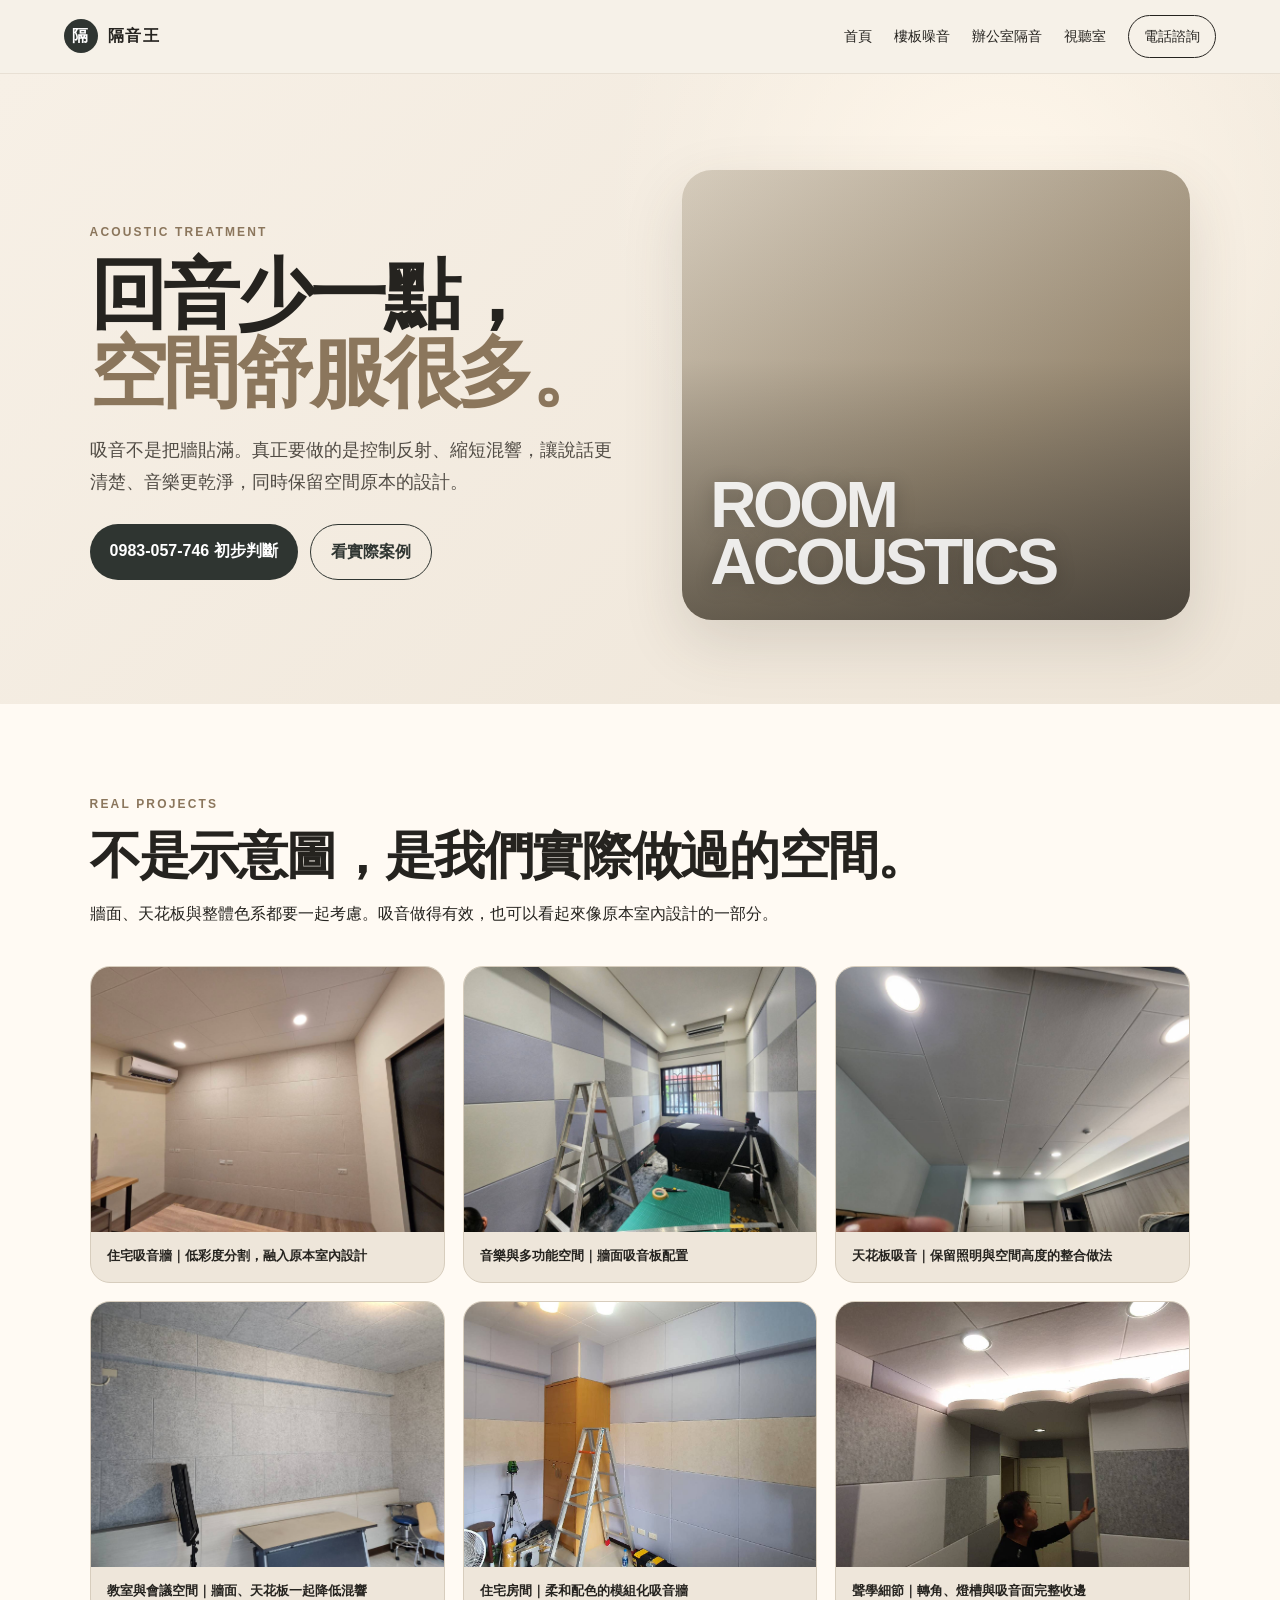
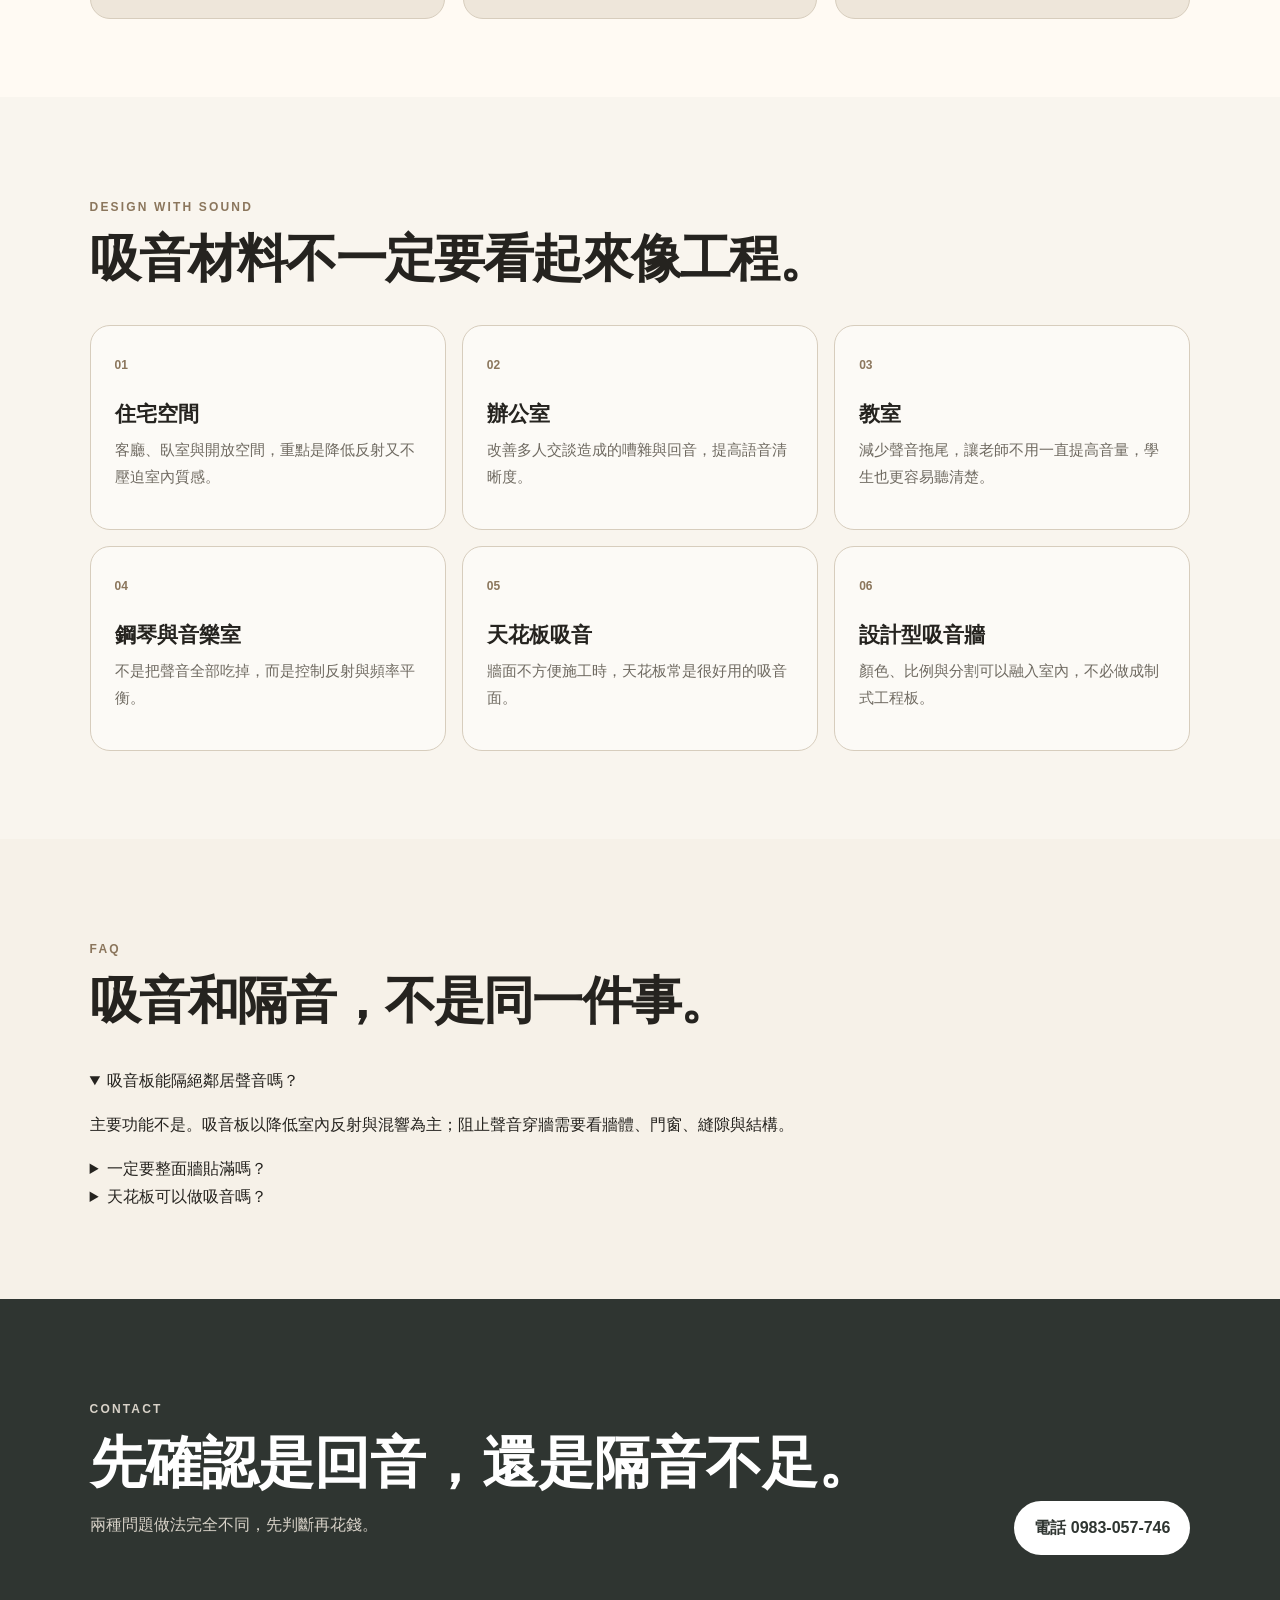
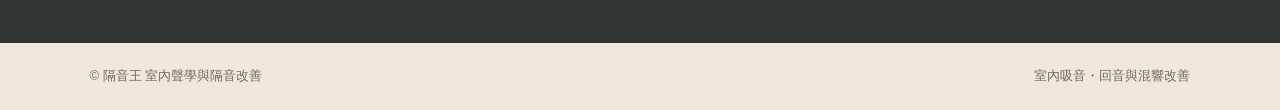
==== commit 2bb5956c: "統一品牌為隔音王：室內吸音頁" ====
--- a/acoustic-treatment.html
+++ b/acoustic-treatment.html
@@ -1 +1 @@
-<!doctype html><html lang="zh-Hant"><head><meta charset="utf-8"><meta name="viewport" content="width=device-width,initial-scale=1"><title>室內吸音與回音改善｜住宅、教室、鋼琴室、辦公室聲學｜HowBigger</title><meta name="description" content="住宅、教室、辦公室、鋼琴室與商業空間的室內吸音、回音與混響改善。依空間用途配置牆面與天花板吸音，不讓聲學材料破壞設計感。"><link rel="canonical" href="https://howbigger.com/acoustic-treatment.html"><link rel="stylesheet" href="styles.css"><script type="application/ld+json">{"@context":"https://schema.org","@type":"Service","name":"室內吸音與混響改善","provider":{"@type":"ProfessionalService","name":"HowBigger 室內聲學與隔音改善","telephone":"+886-983-057-746"},"areaServed":["桃園市","台北市","新北市","台灣"]}</script></head><body><header class="site-header"><a class="brand" href="/"><span class="brand-mark">H</span><span>HOWBIGGER</span></a><nav><a href="/">首頁</a><a href="floor-impact-noise.html">樓板噪音</a><a href="office-soundproofing.html">辦公室隔音</a><a href="home-theater-acoustics.html">視聽室</a><a class="nav-cta" href="tel:0983057746">電話諮詢</a></nav></header><main><section class="hero"><div class="hero-copy"><p class="eyebrow">ACOUSTIC TREATMENT</p><h1>回音少一點，<br><em>空間舒服很多。</em></h1><p class="lead">吸音不是把牆貼滿。真正要做的是控制反射、縮短混響，讓說話更清楚、音樂更乾淨，同時保留空間原本的設計。</p><div class="actions"><a class="btn primary" href="tel:0983057746">0983-057-746 初步判斷</a><a class="btn secondary" href="#projects">看實際案例</a></div></div><div class="hero-visual"><div class="visual-main"><span>ROOM<br>ACOUSTICS</span></div></div></section><section id="projects" class="project-gallery"><div class="section-head"><p class="eyebrow">REAL PROJECTS</p><h2>不是示意圖，是我們實際做過的空間。</h2><p>牆面、天花板與整體色系都要一起考慮。吸音做得有效，也可以看起來像原本室內設計的一部分。</p></div><div class="gallery-grid"><figure><img src="assets/102839_0.jpg" alt="住宅室內灰色吸音牆完工案例" loading="eager"><figcaption>住宅吸音牆｜低彩度分割，融入原本室內設計</figcaption></figure><figure><img src="assets/102845_0.jpg" alt="室內吸音板牆面施工與完工案例" loading="lazy"><figcaption>音樂與多功能空間｜牆面吸音板配置</figcaption></figure><figure><img src="assets/102848_0.jpg" alt="室內天花板吸音工程完工案例" loading="lazy"><figcaption>天花板吸音｜保留照明與空間高度的整合做法</figcaption></figure><figure><img src="assets/102867_0.jpg" alt="教室牆面與天花板吸音完工工程" loading="lazy"><figcaption>教室與會議空間｜牆面、天花板一起降低混響</figcaption></figure><figure><img src="assets/102860_0.jpg" alt="住宅房間吸音牆施工案例" loading="lazy"><figcaption>住宅房間｜柔和配色的模組化吸音牆</figcaption></figure><figure><img src="assets/102850_0.jpg" alt="室內吸音板牆面與天花板細部工程" loading="lazy"><figcaption>聲學細節｜轉角、燈槽與吸音面完整收邊</figcaption></figure></div></section><section id="method" class="section soft"><div class="section-head"><p class="eyebrow">DESIGN WITH SOUND</p><h2>吸音材料不一定要看起來像工程。</h2></div><div class="grid six"><article class="card"><span>01</span><h3>住宅空間</h3><p>客廳、臥室與開放空間，重點是降低反射又不壓迫室內質感。</p></article><article class="card"><span>02</span><h3>辦公室</h3><p>改善多人交談造成的嘈雜與回音，提高語音清晰度。</p></article><article class="card"><span>03</span><h3>教室</h3><p>減少聲音拖尾，讓老師不用一直提高音量，學生也更容易聽清楚。</p></article><article class="card"><span>04</span><h3>鋼琴與音樂室</h3><p>不是把聲音全部吃掉，而是控制反射與頻率平衡。</p></article><article class="card"><span>05</span><h3>天花板吸音</h3><p>牆面不方便施工時，天花板常是很好用的吸音面。</p></article><article class="card"><span>06</span><h3>設計型吸音牆</h3><p>顏色、比例與分割可以融入室內，不必做成制式工程板。</p></article></div></section><section class="section"><div class="section-head"><p class="eyebrow">FAQ</p><h2>吸音和隔音，不是同一件事。</h2></div><details open><summary>吸音板能隔絕鄰居聲音嗎？</summary><p>主要功能不是。吸音板以降低室內反射與混響為主；阻止聲音穿牆需要看牆體、門窗、縫隙與結構。</p></details><details><summary>一定要整面牆貼滿嗎？</summary><p>不一定。有效位置與面積配置比單純貼滿更重要，還要考慮空間用途與視覺需求。</p></details><details><summary>天花板可以做吸音嗎？</summary><p>可以，而且在牆面需要保留裝潢時，天花板常是很有效的配置位置。</p></details></section><section class="section contact"><div><p class="eyebrow">CONTACT</p><h2>先確認是回音，還是隔音不足。</h2><p>兩種問題做法完全不同，先判斷再花錢。</p></div><div class="contact-actions"><a class="btn primary" href="tel:0983057746">電話 0983-057-746</a></div></section></main><footer><span>© HOWBIGGER 室內聲學與隔音改善</span><span>室內吸音・回音與混響改善</span></footer></body></html>+<!doctype html><html lang="zh-Hant"><head><meta charset="utf-8"><meta name="viewport" content="width=device-width,initial-scale=1"><title>室內吸音與回音改善｜住宅、教室、鋼琴室、辦公室聲學｜隔音王</title><meta name="description" content="住宅、教室、辦公室、鋼琴室與商業空間的室內吸音、回音與混響改善。依空間用途配置牆面與天花板吸音，不讓聲學材料破壞設計感。"><link rel="canonical" href="https://howbigger.com/acoustic-treatment.html"><link rel="stylesheet" href="styles.css"><script type="application/ld+json">{"@context":"https://schema.org","@type":"Service","name":"室內吸音與混響改善","provider":{"@type":"ProfessionalService","name":"隔音王 室內聲學與隔音改善","telephone":"+886-983-057-746"},"areaServed":["桃園市","台北市","新北市","台灣"]}</script></head><body><header class="site-header"><a class="brand" href="/"><span class="brand-mark">隔</span><span>隔音王</span></a><nav><a href="/">首頁</a><a href="floor-impact-noise.html">樓板噪音</a><a href="office-soundproofing.html">辦公室隔音</a><a href="home-theater-acoustics.html">視聽室</a><a class="nav-cta" href="tel:0983057746">電話諮詢</a></nav></header><main><section class="hero"><div class="hero-copy"><p class="eyebrow">ACOUSTIC TREATMENT</p><h1>回音少一點，<br><em>空間舒服很多。</em></h1><p class="lead">吸音不是把牆貼滿。真正要做的是控制反射、縮短混響，讓說話更清楚、音樂更乾淨，同時保留空間原本的設計。</p><div class="actions"><a class="btn primary" href="tel:0983057746">0983-057-746 初步判斷</a><a class="btn secondary" href="#projects">看實際案例</a></div></div><div class="hero-visual"><div class="visual-main"><span>ROOM<br>ACOUSTICS</span></div></div></section><section id="projects" class="project-gallery"><div class="section-head"><p class="eyebrow">REAL PROJECTS</p><h2>不是示意圖，是我們實際做過的空間。</h2><p>牆面、天花板與整體色系都要一起考慮。吸音做得有效，也可以看起來像原本室內設計的一部分。</p></div><div class="gallery-grid"><figure><img src="assets/102839_0.jpg" alt="住宅室內灰色吸音牆完工案例" loading="eager"><figcaption>住宅吸音牆｜低彩度分割，融入原本室內設計</figcaption></figure><figure><img src="assets/102845_0.jpg" alt="室內吸音板牆面施工與完工案例" loading="lazy"><figcaption>音樂與多功能空間｜牆面吸音板配置</figcaption></figure><figure><img src="assets/102848_0.jpg" alt="室內天花板吸音工程完工案例" loading="lazy"><figcaption>天花板吸音｜保留照明與空間高度的整合做法</figcaption></figure><figure><img src="assets/102867_0.jpg" alt="教室牆面與天花板吸音完工工程" loading="lazy"><figcaption>教室與會議空間｜牆面、天花板一起降低混響</figcaption></figure><figure><img src="assets/102860_0.jpg" alt="住宅房間吸音牆施工案例" loading="lazy"><figcaption>住宅房間｜柔和配色的模組化吸音牆</figcaption></figure><figure><img src="assets/102850_0.jpg" alt="室內吸音板牆面與天花板細部工程" loading="lazy"><figcaption>聲學細節｜轉角、燈槽與吸音面完整收邊</figcaption></figure></div></section><section id="method" class="section soft"><div class="section-head"><p class="eyebrow">DESIGN WITH SOUND</p><h2>吸音材料不一定要看起來像工程。</h2></div><div class="grid six"><article class="card"><span>01</span><h3>住宅空間</h3><p>客廳、臥室與開放空間，重點是降低反射又不壓迫室內質感。</p></article><article class="card"><span>02</span><h3>辦公室</h3><p>改善多人交談造成的嘈雜與回音，提高語音清晰度。</p></article><article class="card"><span>03</span><h3>教室</h3><p>減少聲音拖尾，讓老師不用一直提高音量，學生也更容易聽清楚。</p></article><article class="card"><span>04</span><h3>鋼琴與音樂室</h3><p>不是把聲音全部吃掉，而是控制反射與頻率平衡。</p></article><article class="card"><span>05</span><h3>天花板吸音</h3><p>牆面不方便施工時，天花板常是很好用的吸音面。</p></article><article class="card"><span>06</span><h3>設計型吸音牆</h3><p>顏色、比例與分割可以融入室內，不必做成制式工程板。</p></article></div></section><section class="section"><div class="section-head"><p class="eyebrow">FAQ</p><h2>吸音和隔音，不是同一件事。</h2></div><details open><summary>吸音板能隔絕鄰居聲音嗎？</summary><p>主要功能不是。吸音板以降低室內反射與混響為主；阻止聲音穿牆需要看牆體、門窗、縫隙與結構。</p></details><details><summary>一定要整面牆貼滿嗎？</summary><p>不一定。有效位置與面積配置比單純貼滿更重要，還要考慮空間用途與視覺需求。</p></details><details><summary>天花板可以做吸音嗎？</summary><p>可以，而且在牆面需要保留裝潢時，天花板常是很有效的配置位置。</p></details></section><section class="section contact"><div><p class="eyebrow">CONTACT</p><h2>先確認是回音，還是隔音不足。</h2><p>兩種問題做法完全不同，先判斷再花錢。</p></div><div class="contact-actions"><a class="btn primary" href="tel:0983057746">電話 0983-057-746</a></div></section></main><footer><span>© 隔音王 室內聲學與隔音改善</span><span>室內吸音・回音與混響改善</span></footer></body></html>
--- a/styles.css
+++ b/styles.css
@@ -1 +1 @@
-:root{--ink:#25231f;--muted:#6f6a61;--paper:#f6f1e8;--paper2:#ebe3d6;--accent:#8b765c;--dark:#2f3531;--line:#d7cdbd;--white:#fffaf3}*{box-sizing:border-box}html{scroll-behavior:smooth}body{margin:0;font-family:Inter,"Noto Sans TC","PingFang TC","Microsoft JhengHei",sans-serif;background:var(--paper);color:var(--ink);line-height:1.75}.site-header{position:sticky;top:0;z-index:30;display:flex;align-items:center;justify-content:space-between;padding:18px 5vw;background:rgba(246,241,232,.92);backdrop-filter:blur(16px);border-bottom:1px solid rgba(139,118,92,.14)}.brand{display:flex;gap:10px;align-items:center;color:var(--ink);text-decoration:none;font-weight:800;letter-spacing:.08em}.brand-mark{width:34px;height:34px;border-radius:50%;display:grid;place-items:center;background:var(--dark);color:#fff}nav{display:flex;align-items:center;gap:26px}nav a{color:var(--ink);text-decoration:none;font-size:14px}.nav-cta{padding:9px 16px;border:1px solid var(--ink);border-radius:999px}.hero{min-height:82vh;display:grid;grid-template-columns:1.08fr .92fr;gap:7vw;align-items:center;padding:8vw 7vw 6vw;background:radial-gradient(circle at 78% 20%,#fff7eb 0,transparent 35%),linear-gradient(135deg,#f7f0e6,#eee5d8)}.hero h1{font-size:clamp(52px,7vw,104px);line-height:.98;margin:10px 0 28px;font-weight:650;letter-spacing:-.055em}.hero h1 em{font-style:normal;color:var(--accent)}.eyebrow{font-size:12px;letter-spacing:.22em;font-weight:800;color:var(--accent)}.lead{max-width:690px;font-size:20px;color:#514c45}.actions,.contact-actions{display:flex;gap:12px;flex-wrap:wrap;margin-top:30px}.btn{display:inline-block;text-decoration:none;border-radius:999px;padding:14px 22px;font-weight:700}.primary{background:var(--dark);color:white}.secondary{border:1px solid var(--dark);color:var(--dark);background:transparent}.hero-tags{display:flex;gap:10px;flex-wrap:wrap;margin-top:28px}.hero-tags span{font-size:13px;padding:8px 12px;border-radius:999px;background:rgba(255,255,255,.5);border:1px solid rgba(139,118,92,.2)}.hero-visual{position:relative;min-height:520px}.visual-main{height:100%;min-height:520px;border-radius:38px;background:linear-gradient(145deg,#d9cfbf,#9e8f78 60%,#6f6456);display:flex;align-items:flex-end;padding:34px;box-shadow:0 28px 80px rgba(70,60,50,.16)}.visual-main span{font-size:74px;line-height:.84;letter-spacing:-.07em;color:rgba(255,255,255,.72);font-weight:900}.visual-note{position:absolute;right:-28px;bottom:36px;max-width:270px;padding:20px 22px;border-radius:22px;background:#fffaf3;box-shadow:0 18px 50px rgba(50,45,40,.14);font-size:14px}.intro-strip{padding:44px 7vw;background:var(--dark);color:#fff;display:flex;align-items:center;justify-content:space-between;gap:40px}.intro-strip p{margin:0;color:#cabfae}.intro-strip h2{margin:0;font-size:clamp(24px,3vw,42px);font-weight:400}.photo-proof{display:grid;grid-template-columns:1.15fr .85fr;gap:5vw;align-items:center;padding:90px 7vw;background:#f2eadf}.photo-proof img{width:100%;aspect-ratio:4/3;object-fit:cover;border-radius:32px;box-shadow:0 28px 60px rgba(42,37,31,.16)}.photo-proof h2{font-size:clamp(34px,4.6vw,64px);line-height:1.08;margin:8px 0 20px}.photo-proof p{color:var(--muted);font-size:17px}.photo-proof .proof-note{font-size:14px;padding-top:14px;border-top:1px solid var(--line)}.project-gallery{padding:100px 7vw;background:#fffaf3}.gallery-grid{display:grid;grid-template-columns:repeat(3,1fr);gap:18px}.gallery-grid figure{margin:0;background:#eee6da;border-radius:24px;overflow:hidden;border:1px solid var(--line)}.gallery-grid img{display:block;width:100%;aspect-ratio:4/3;object-fit:cover}.gallery-grid figcaption{padding:14px 18px 17px;font-size:14px;font-weight:800}.section{padding:110px 7vw}.soft{background:#f9f5ee}.warm{background:#e9dfd0}.section-head{max-width:850px;margin-bottom:46px}.section-head h2{font-size:clamp(34px,4.5vw,64px);line-height:1.1;letter-spacing:-.04em;margin:6px 0 14px}.split-head{max-width:none;display:grid;grid-template-columns:1fr .65fr;gap:70px;align-items:end}.grid{display:grid;gap:18px}.six{grid-template-columns:repeat(3,1fr)}.card{padding:26px;border:1px solid var(--line);border-radius:24px;background:rgba(255,255,255,.45);min-height:220px}.card span{font-size:12px;color:var(--accent);font-weight:800}.card h3{font-size:23px;line-height:1.25;margin:28px 0 12px}.card p{color:var(--muted);margin:0}.service-feature{display:grid;grid-template-columns:repeat(2,1fr);gap:22px}.service-large{padding:34px;border-radius:30px;background:#fffaf3;border:1px solid var(--line);min-height:310px}.service-large .number{font-size:13px;letter-spacing:.18em;color:var(--accent)}.service-large h3{font-size:30px;line-height:1.2;margin:26px 0 16px}.service-large p{color:var(--muted)}.service-large a{display:inline-block;margin-top:22px;color:var(--ink);font-weight:800;text-decoration:none}.case-grid{display:grid;grid-template-columns:1.2fr .8fr .8fr;gap:18px}.case-card{min-height:420px;border-radius:30px;padding:28px;display:flex;align-items:flex-end;overflow:hidden;position:relative;background:#b9aa94;background-size:cover;background-position:center}.case-card:before{content:"";position:absolute;inset:0;background:linear-gradient(180deg,transparent 30%,rgba(31,29,25,.72))}.case-card>div{position:relative;color:white}.case-card span{font-size:12px;letter-spacing:.15em}.case-card h3{font-size:28px;line-height:1.2;margin:10px 0 0}.c1{background-image:url("assets/102912_0.jpg")}.c2{background-image:url("assets/102910_0.jpg")}.c3{background-image:url("assets/102898_0.jpg")}.statement{padding:120px 7vw;background:#f4eee5;text-align:center}.statement p{letter-spacing:.3em;font-size:12px;color:var(--accent)}.statement h2{font-size:clamp(42px,6vw,86px);line-height:1.05;margin:10px auto;max-width:1000px;letter-spacing:-.05em}.faq details{border-top:1px solid var(--line);padding:24px 0}.faq details:last-child{border-bottom:1px solid var(--line)}.faq summary{font-weight:800;font-size:20px;cursor:pointer}.faq details p{max-width:760px;color:var(--muted)}.contact{display:grid;grid-template-columns:1fr auto;gap:60px;align-items:end;background:var(--dark);color:#fff}.contact h2{font-size:clamp(38px,5vw,68px);line-height:1.1;margin:6px 0 18px}.contact p{color:#d8d2c8}.contact .primary{background:#fff;color:var(--dark)}.contact .secondary{border-color:#fff;color:#fff}footer{padding:24px 7vw;display:flex;justify-content:space-between;gap:20px;font-size:13px;color:var(--muted);background:#efe8dd}@media(max-width:900px){nav a:not(.nav-cta){display:none}.hero{grid-template-columns:1fr;padding-top:90px}.hero-visual{min-height:360px}.visual-main{min-height:360px}.visual-main span{font-size:50px}.visual-note{right:10px}.photo-proof{grid-template-columns:1fr;padding:70px 6vw}.gallery-grid{grid-template-columns:1fr 1fr}.split-head{grid-template-columns:1fr;gap:10px}.six,.service-feature,.case-grid{grid-template-columns:1fr}.intro-strip,.contact{grid-template-columns:1fr;display:grid}.section,.project-gallery{padding:78px 6vw}.site-header{padding:14px 5vw}.brand{font-size:14px}}@media(max-width:560px){.gallery-grid{grid-template-columns:1fr}.hero h1{font-size:48px}.lead{font-size:17px}.project-gallery{padding-top:64px;padding-bottom:64px}.gallery-grid{gap:14px}.gallery-grid figure{border-radius:18px}}+:root{--ink:#25231f;--muted:#6f6a61;--paper:#f6f1e8;--paper2:#ebe3d6;--accent:#8b765c;--dark:#2f3531;--line:#d7cdbd;--white:#fffaf3}*{box-sizing:border-box}html{scroll-behavior:smooth}body{margin:0;font-family:Inter,"Noto Sans TC","PingFang TC","Microsoft JhengHei",sans-serif;background:var(--paper);color:var(--ink);line-height:1.75}.site-header{position:sticky;top:0;z-index:30;display:flex;align-items:center;justify-content:space-between;padding:15px 5vw;background:rgba(246,241,232,.94);backdrop-filter:blur(14px);border-bottom:1px solid rgba(139,118,92,.14)}.brand{display:flex;gap:10px;align-items:center;color:var(--ink);text-decoration:none;font-weight:800;letter-spacing:.08em}.brand-mark{width:34px;height:34px;border-radius:50%;display:grid;place-items:center;background:var(--dark);color:#fff}nav{display:flex;align-items:center;gap:22px}nav a{color:var(--ink);text-decoration:none;font-size:14px;white-space:nowrap}nav a:hover{opacity:.65}.nav-cta{padding:8px 15px;border:1px solid var(--ink);border-radius:999px}.hero{min-height:70vh;display:grid;grid-template-columns:1.02fr .98fr;gap:5vw;align-items:center;padding:6vw 7vw 5vw;background:radial-gradient(circle at 78% 20%,#fff7eb 0,transparent 35%),linear-gradient(135deg,#f7f0e6,#eee5d8)}.hero h1{font-size:clamp(46px,6vw,82px);line-height:1.02;margin:10px 0 24px;font-weight:650;letter-spacing:-.045em}.hero h1 em{font-style:normal;color:var(--accent)}.eyebrow{font-size:12px;letter-spacing:.18em;font-weight:800;color:var(--accent)}.lead{max-width:650px;font-size:18px;color:#514c45}.actions,.contact-actions{display:flex;gap:12px;flex-wrap:wrap;margin-top:26px}.btn{display:inline-block;text-decoration:none;border-radius:999px;padding:13px 20px;font-weight:700}.primary{background:var(--dark);color:white}.secondary{border:1px solid var(--dark);color:var(--dark);background:transparent}.hero-tags{display:flex;gap:9px;flex-wrap:wrap;margin-top:24px}.hero-tags span{font-size:12px;padding:7px 11px;border-radius:999px;background:rgba(255,255,255,.55);border:1px solid rgba(139,118,92,.18)}.hero-visual{position:relative;min-height:450px}.visual-main{height:100%;min-height:450px;border-radius:30px;background:linear-gradient(145deg,#d9cfbf,#9e8f78 60%,#6f6456);display:flex;align-items:flex-end;padding:28px;box-shadow:0 22px 60px rgba(70,60,50,.15);background-size:cover;background-position:center;overflow:hidden;position:relative}.visual-main:after{content:"";position:absolute;inset:0;background:linear-gradient(180deg,rgba(20,20,18,.02) 42%,rgba(20,20,18,.42) 100%);pointer-events:none}.visual-main span{position:relative;z-index:1;font-size:clamp(38px,5vw,64px);line-height:.9;letter-spacing:-.055em;color:rgba(255,255,255,.88);font-weight:850;text-shadow:0 3px 20px rgba(0,0,0,.22)}.hero:has(.hero-tags) .visual-main{background-image:url("https://raw.githubusercontent.com/apcecorp1/howbigger/main/assets/102911_0.jpg");background-position:center}.visual-main.window-photo{background-image:url("https://raw.githubusercontent.com/apcecorp1/howbigger/main/assets/102911_0.jpg");background-position:67% center}.visual-main.lowfreq-photo{background-image:url("https://raw.githubusercontent.com/apcecorp1/howbigger/main/assets/102846_0.jpg");background-position:center}.visual-note{position:absolute;right:-16px;bottom:24px;max-width:245px;padding:17px 19px;border-radius:18px;background:#fffaf3;box-shadow:0 14px 40px rgba(50,45,40,.13);font-size:13px}.intro-strip{padding:36px 7vw;background:var(--dark);color:#fff;display:flex;align-items:center;justify-content:space-between;gap:32px}.intro-strip p{margin:0;color:#cabfae}.intro-strip h2{margin:0;font-size:clamp(22px,2.6vw,34px);font-weight:400}.photo-proof{display:grid;grid-template-columns:1.1fr .9fr;gap:4vw;align-items:center;padding:72px 7vw;background:#f2eadf}.photo-proof img{width:100%;aspect-ratio:4/3;object-fit:cover;border-radius:26px;box-shadow:0 22px 50px rgba(42,37,31,.14)}.photo-proof h2{font-size:clamp(32px,4vw,52px);line-height:1.1;margin:8px 0 18px}.photo-proof p{color:var(--muted);font-size:16px}.photo-proof .proof-note{font-size:14px;padding-top:14px;border-top:1px solid var(--line)}.project-gallery{padding:78px 7vw;background:#fffaf3}.gallery-grid{display:grid;grid-template-columns:repeat(3,1fr);gap:18px}.gallery-grid figure{margin:0;background:#eee6da;border-radius:20px;overflow:hidden;border:1px solid var(--line)}.gallery-grid img{display:block;width:100%;aspect-ratio:4/3;object-fit:cover}.gallery-grid figcaption{padding:13px 16px 15px;font-size:13px;font-weight:700}.section{padding:88px 7vw}.soft{background:#f9f5ee}.warm{background:#e9dfd0}.section-head{max-width:850px;margin-bottom:38px}.section-head h2{font-size:clamp(32px,4vw,54px);line-height:1.12;letter-spacing:-.035em;margin:6px 0 12px}.split-head{max-width:none;display:grid;grid-template-columns:1fr .72fr;gap:56px;align-items:end}.grid{display:grid;gap:16px}.six{grid-template-columns:repeat(3,1fr)}.card{padding:24px;border:1px solid var(--line);border-radius:20px;background:rgba(255,255,255,.5);min-height:205px}.card span{font-size:12px;color:var(--accent);font-weight:800}.card h3{font-size:21px;line-height:1.3;margin:22px 0 10px}.card p{color:var(--muted);margin:0;font-size:15px}.service-feature{display:grid;grid-template-columns:repeat(2,1fr);gap:18px}.service-large{padding:30px;border-radius:24px;background:#fffaf3;border:1px solid var(--line);min-height:270px}.service-large .number{font-size:12px;letter-spacing:.16em;color:var(--accent)}.service-large h3{font-size:27px;line-height:1.25;margin:22px 0 14px}.service-large p{color:var(--muted);font-size:15px}.service-large a{display:inline-block;margin-top:18px;color:var(--ink);font-weight:800;text-decoration:none}.case-grid{display:grid;grid-template-columns:1.15fr .9fr .9fr;gap:16px}.case-card{min-height:360px;border-radius:24px;padding:24px;display:flex;align-items:flex-end;overflow:hidden;position:relative;background:#b9aa94;background-size:cover;background-position:center;text-decoration:none}.case-card:before{content:"";position:absolute;inset:0;background:linear-gradient(180deg,transparent 32%,rgba(31,29,25,.7))}.case-card>div{position:relative;color:white}.case-card span{font-size:12px;letter-spacing:.12em}.case-card h3{font-size:24px;line-height:1.25;margin:8px 0 0}.c1{background-image:url("https://raw.githubusercontent.com/apcecorp1/howbigger/main/assets/102912_0.jpg")}.c2{background-image:url("https://raw.githubusercontent.com/apcecorp1/howbigger/main/assets/102910_0.jpg")}.c3{background-image:url("https://raw.githubusercontent.com/apcecorp1/howbigger/main/assets/102898_0.jpg")}.statement{padding:88px 7vw;background:#f4eee5;text-align:center}.statement p{letter-spacing:.25em;font-size:12px;color:var(--accent)}.statement h2{font-size:clamp(36px,5vw,66px);line-height:1.08;margin:8px auto;max-width:920px;letter-spacing:-.04em}.faq details{border-top:1px solid var(--line);padding:21px 0}.faq details:last-child{border-bottom:1px solid var(--line)}.faq summary{font-weight:800;font-size:18px;cursor:pointer}.faq details p{max-width:760px;color:var(--muted)}.contact{display:grid;grid-template-columns:1fr auto;gap:48px;align-items:end;background:var(--dark);color:#fff}.contact h2{font-size:clamp(34px,4.5vw,56px);line-height:1.12;margin:6px 0 16px}.contact p{color:#d8d2c8}.contact .primary{background:#fff;color:var(--dark)}.contact .secondary{border-color:#fff;color:#fff}footer{padding:22px 7vw;display:flex;justify-content:space-between;gap:20px;font-size:13px;color:var(--muted);background:#efe8dd}@media(max-width:900px){nav a:not(.nav-cta){display:none}.hero{grid-template-columns:1fr;min-height:auto;padding-top:72px}.hero-visual{min-height:330px}.visual-main{min-height:330px}.visual-note{right:8px}.photo-proof{grid-template-columns:1fr;padding:60px 6vw}.gallery-grid{grid-template-columns:1fr 1fr}.split-head{grid-template-columns:1fr;gap:10px}.six,.service-feature,.case-grid{grid-template-columns:1fr}.intro-strip,.contact{grid-template-columns:1fr;display:grid}.section,.project-gallery{padding:66px 6vw}.site-header{padding:13px 5vw}.brand{font-size:14px}.case-card{min-height:300px}}@media(max-width:560px){.gallery-grid{grid-template-columns:1fr}.hero h1{font-size:44px}.lead{font-size:16px}.hero-visual{min-height:290px}.visual-main{min-height:290px;border-radius:22px}.visual-main span{font-size:42px}.visual-note{position:static;margin-top:10px;max-width:none}.project-gallery{padding-top:54px;padding-bottom:54px}.gallery-grid{gap:14px}.gallery-grid figure{border-radius:16px}.photo-proof img{border-radius:20px}.statement{padding:66px 6vw}footer{display:block}footer span{display:block;margin:4px 0}}
